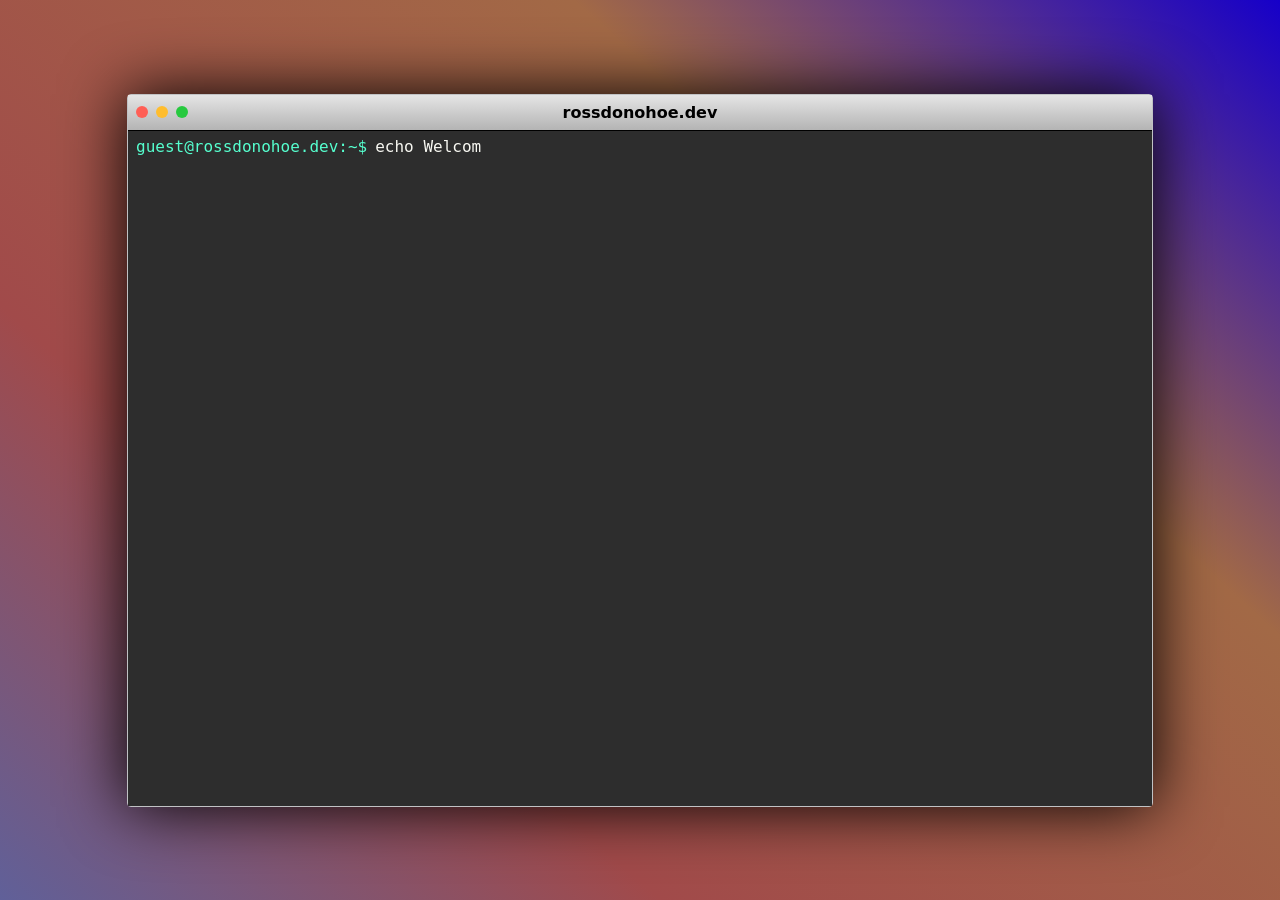
==== index.html @ 3a89f903 "add favicon, manifest" ====
<!DOCTYPE html>
<html lang="en">
  <head>
    <meta charset="UTF-8" />
    <title>Ross Donohoe - Software Engineer</title>

    <link rel="stylesheet" href="styles.css" />
    <link rel="manifest" href="site.webmanifest" />
    <link rel="icon" type="image/x-icon" href="favicon.ico" />
  </head>

  <body>
    <div class="window-frame">
      <header class="window-header">
        <div class="header-controls">
          <button class="header-control close"></button>
          <button class="header-control minimize" disabled=""></button>
          <button class="header-control fullscreen"></button>
        </div>

        <h1 class="header-title">rossdonohoe.dev</h1>

        <div></div>
      </header>

      <main class="terminal">
        <span class="terminal-line">
          <span class="terminal-leader">guest@rossdonohoe.dev:~$</span>

          <span class="terminal-input">
            <span class="caret"></span>
          </span>
        </span>
      </main>
    </div>

    <script src="index.js"></script>
  </body>
</html>
---- styles.css ----
html {
  font-size: 16px;
  font-family: ui-monospace, "Cascadia Code", "Source Code Pro", Menlo, Consolas,
    "DejaVu Sans Mono", monospace;
  font-weight: normal;
  background: rgb(60, 130, 172);
  background: linear-gradient(
    42deg,
    rgb(96, 96, 153) 0%,
    rgba(161, 74, 74, 1) 29%,
    rgba(162, 105, 70, 1) 69%,
    rgba(22, 0, 201, 1) 100%
  );
}

body {
  display: flex;
  justify-content: center;
  align-items: center;

  height: 100dvh;
  margin: 0;
}

.window-frame {
  border-color: #c0c2c4;
  border-width: 1px;
  border-style: solid;
  border-radius: 4px;

  box-shadow: 0 0 64px #000;
}

.window-header {
  border-color: #a3a2a3;
  border-bottom: 1px solid;
  background: rgb(180, 180, 180);
  background: linear-gradient(
    0deg,
    rgba(180, 180, 180, 1) 0%,
    rgba(229, 229, 229, 1) 100%
  );

  display: grid;
  grid-template-columns: 1fr auto 1fr;
  align-items: center;
  padding: 0.5rem;
}

.header-controls {
  display: flex;
  align-items: center;
  gap: 0.5rem;
}

.header-control {
  height: 0.75rem;
  width: 0.75rem;
  border-radius: 0.375rem;
  border: 0;
}

.header-control:nth-child(1) {
  background-color: #ff5f56;
}

.header-control:nth-child(2) {
  background-color: #ffbd2e;
}

.header-control:nth-child(3) {
  background-color: #27c93f;
}

.header-title {
  font-family: system-ui, sans-serif;
  font-weight: 600;
  font-size: 1rem;
  margin: 0;
}

.terminal {
  box-sizing: border-box;
  height: 75dvh;
  width: 80dvw;
  max-width: 1440px;
  padding: 0.5rem;
  background-color: #2d2d2d;
  color: #f8f8f2;
  overflow-y: scroll;
}

.terminal-line {
  display: flex;
  align-items: center;
  margin-bottom: 0.5rem;
  line-height: 1rem;
  white-space: pre;
}

.terminal-leader {
  color: #56ffcf;
  padding-right: 0.5rem;
}

.terminal-input {
  display: flex;
  align-items: center;
  font-size: 1rem;
}

@keyframes blink {
  0% {
    color: #2d2d2d;
    background-color: #f8f8f2;
  }
  50% {
    color: #f8f8f2;
    background-color: #2d2d2d;
  }
}

.caret {
  display: inline-block;
  width: 1ch;
  height: 1rem;
  animation: blink 1s infinite;
  animation-timing-function: steps(1);
}
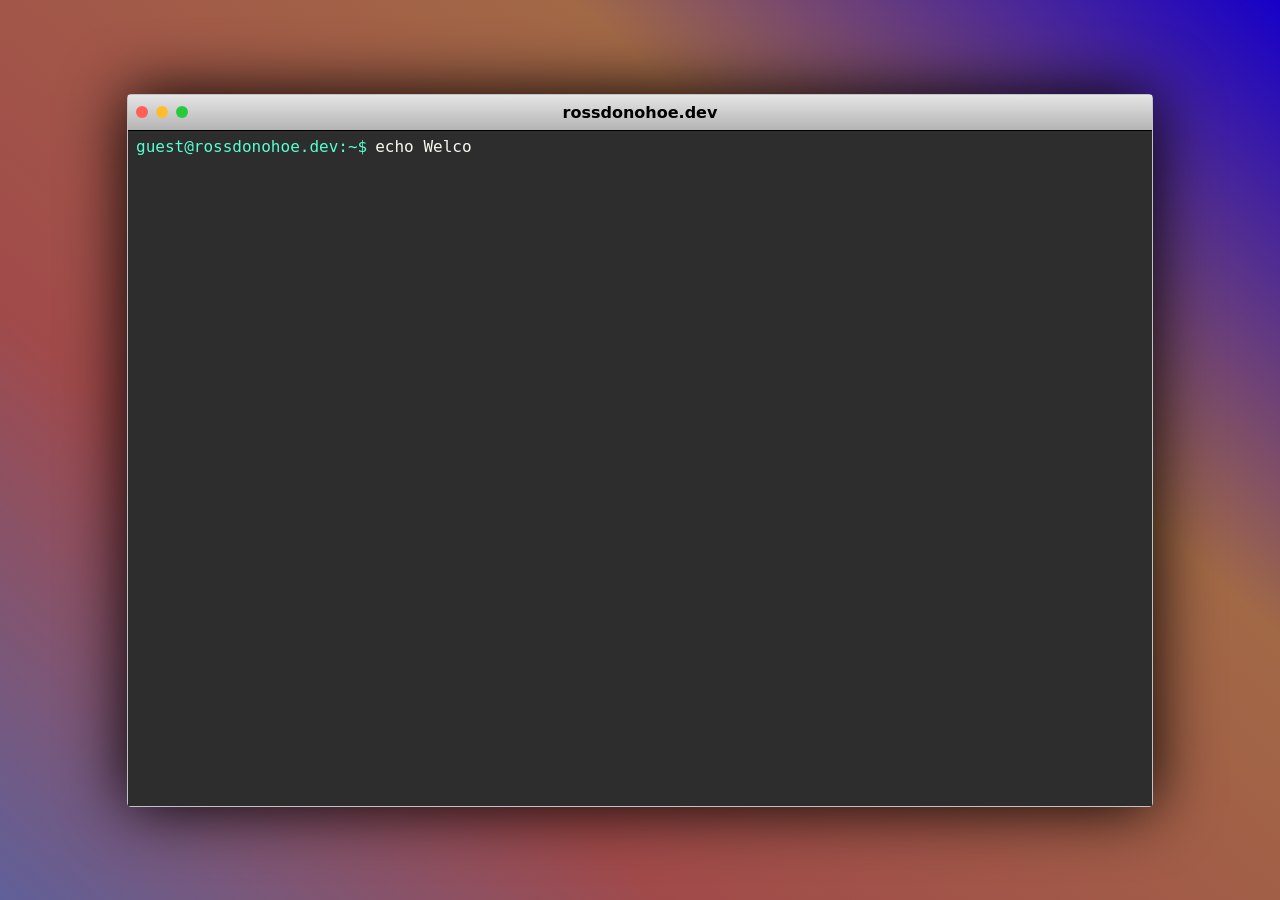
==== commit 6d9f731a: "impl history, more cmd" ====
--- a/index.html
+++ b/index.html
@@ -3,6 +3,7 @@
   <head>
     <meta charset="UTF-8" />
     <title>Ross Donohoe - Software Engineer</title>
+    <meta name="description" content="Ross Donohoe - Software Engineer" />
 
     <link rel="stylesheet" href="styles.css" />
     <link rel="manifest" href="site.webmanifest" />
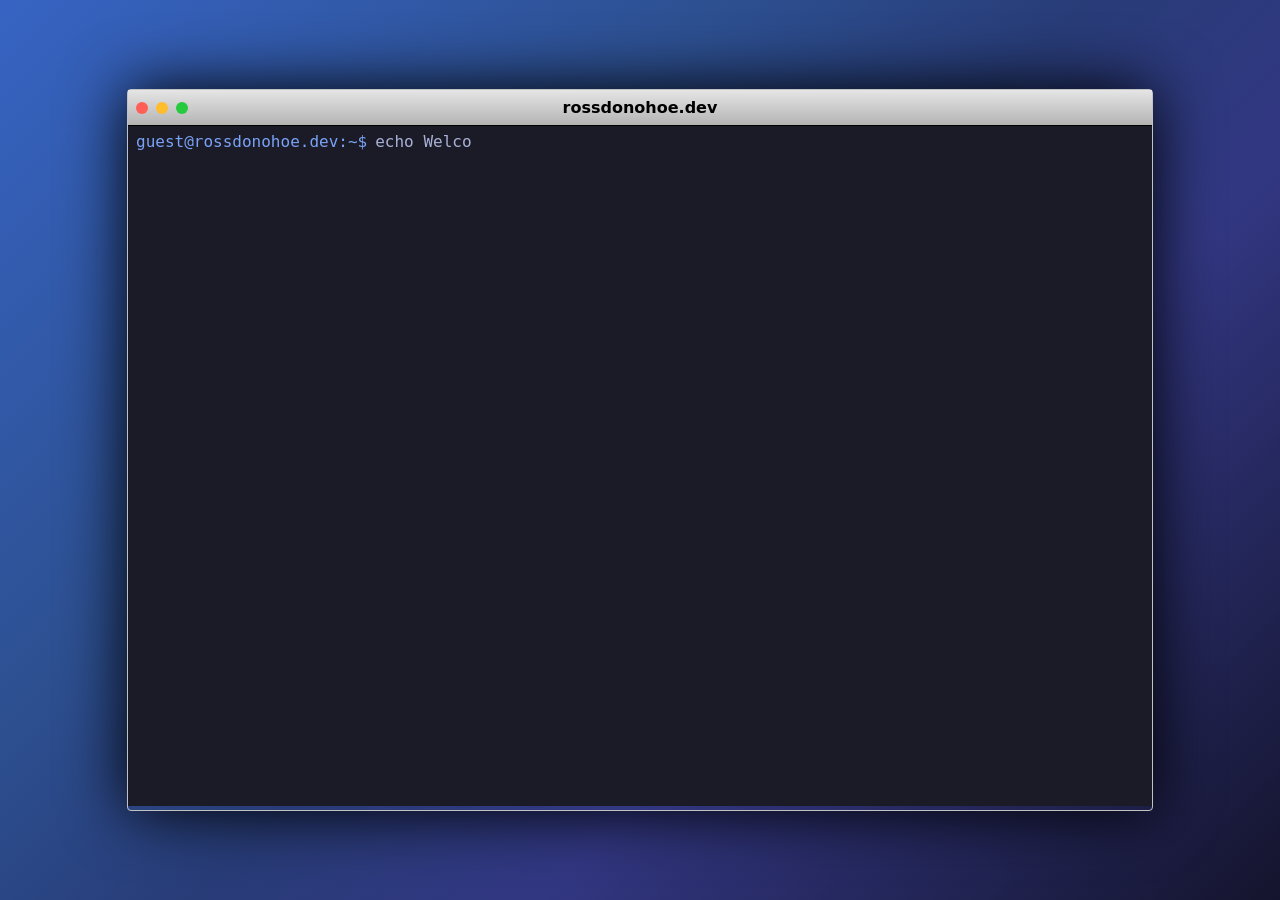
==== commit 886657b5: "feat: add draggable/resizable window with macOS-style controls - Add window drag, resize, minimize, " ====
--- a/index.html
+++ b/index.html
@@ -1,40 +1,62 @@
-<!DOCTYPE html>
-<html lang="en">
-  <head>
-    <meta charset="UTF-8" />
-    <title>Ross Donohoe - Software Engineer</title>
-    <meta name="description" content="Ross Donohoe - Software Engineer" />
-
-    <link rel="stylesheet" href="styles.css" />
-    <link rel="manifest" href="site.webmanifest" />
-    <link rel="icon" type="image/x-icon" href="favicon.ico" />
-  </head>
-
-  <body>
-    <div class="window-frame">
-      <header class="window-header">
-        <div class="header-controls">
-          <button class="header-control close"></button>
-          <button class="header-control minimize" disabled=""></button>
-          <button class="header-control fullscreen"></button>
-        </div>
-
-        <h1 class="header-title">rossdonohoe.dev</h1>
-
-        <div></div>
-      </header>
-
-      <main class="terminal">
-        <span class="terminal-line">
-          <span class="terminal-leader">guest@rossdonohoe.dev:~$</span>
-
-          <span class="terminal-input">
-            <span class="caret"></span>
-          </span>
-        </span>
-      </main>
-    </div>
-
-    <script src="index.js"></script>
-  </body>
-</html>
+<!DOCTYPE html>
+<html lang="en">
+  <head>
+    <meta charset="UTF-8" />
+    <title>Ross Donohoe - Software Engineer</title>
+    <meta name="description" content="Ross Donohoe - Software Engineer" />
+
+    <link rel="stylesheet" href="styles.css" />
+    <link rel="manifest" href="site.webmanifest" />
+    <link rel="icon" type="image/x-icon" href="favicon.ico" />
+  </head>
+
+  <body>
+    <div class="window-frame" id="window">
+      <header class="window-header" id="window-header">
+        <div class="header-controls">
+          <button class="header-control close" id="btn-close">
+            <svg class="control-icon" viewBox="0 0 12 12">
+              <path d="M3 3 L9 9 M9 3 L3 9" stroke="currentColor" stroke-width="1.5" stroke-linecap="round"/>
+            </svg>
+          </button>
+          <button class="header-control minimize" id="btn-minimize">
+            <svg class="control-icon" viewBox="0 0 12 12">
+              <rect x="2.5" y="5.5" width="7" height="1.5" fill="currentColor"/>
+            </svg>
+          </button>
+          <button class="header-control fullscreen" id="btn-maximize">
+            <svg class="control-icon" viewBox="0 0 12 12">
+              <rect x="2.5" y="5.5" width="7" height="1.5" fill="currentColor"/>
+              <rect x="5.5" y="2.5" width="1.5" height="7" fill="currentColor"/>
+            </svg>
+          </button>
+        </div>
+
+        <h1 class="header-title">rossdonohoe.dev</h1>
+
+        <div></div>
+      </header>
+
+      <main class="terminal">
+        <span class="terminal-line">
+          <span class="terminal-leader">guest@rossdonohoe.dev:~$</span>
+
+          <span class="terminal-input">
+            <span class="caret"></span>
+          </span>
+        </span>
+      </main>
+
+      <div class="resize-handle resize-n"></div>
+      <div class="resize-handle resize-e"></div>
+      <div class="resize-handle resize-s"></div>
+      <div class="resize-handle resize-w"></div>
+      <div class="resize-handle resize-ne"></div>
+      <div class="resize-handle resize-nw"></div>
+      <div class="resize-handle resize-se"></div>
+      <div class="resize-handle resize-sw"></div>
+    </div>
+
+    <script src="index.js"></script>
+  </body>
+</html>
--- a/styles.css
+++ b/styles.css
@@ -1,17 +1,17 @@
-html {
-  font-size: 16px;
-  font-family: ui-monospace, "Cascadia Code", "Source Code Pro", Menlo, Consolas,
-    "DejaVu Sans Mono", monospace;
-  font-weight: normal;
-  background: rgb(60, 130, 172);
-  background: linear-gradient(
-    42deg,
-    rgb(96, 96, 153) 0%,
-    rgba(161, 74, 74, 1) 29%,
-    rgba(162, 105, 70, 1) 69%,
-    rgba(22, 0, 201, 1) 100%
-  );
-}
+html {
+  font-size: 16px;
+  font-family: ui-monospace, "Cascadia Code", "Source Code Pro", Menlo, Consolas,
+    "DejaVu Sans Mono", monospace;
+  font-weight: normal;
+  background: linear-gradient(
+    135deg,
+    rgb(55, 100, 195) 0%,
+    rgb(45, 80, 145) 33%,
+    rgb(40, 60, 120) 50%,
+    rgb(50, 55, 130) 66%,
+    rgb(20, 20, 45) 100%
+  );
+}
 
 body {
   display: flex;
@@ -22,55 +22,119 @@
   margin: 0;
 }
 
-.window-frame {
-  border-color: #c0c2c4;
-  border-width: 1px;
-  border-style: solid;
-  border-radius: 4px;
-
-  box-shadow: 0 0 64px #000;
-}
-
-.window-header {
-  border-color: #a3a2a3;
-  border-bottom: 1px solid;
-  background: rgb(180, 180, 180);
-  background: linear-gradient(
-    0deg,
-    rgba(180, 180, 180, 1) 0%,
-    rgba(229, 229, 229, 1) 100%
-  );
-
-  display: grid;
-  grid-template-columns: 1fr auto 1fr;
-  align-items: center;
-  padding: 0.5rem;
-}
-
-.header-controls {
-  display: flex;
-  align-items: center;
-  gap: 0.5rem;
-}
-
-.header-control {
-  height: 0.75rem;
-  width: 0.75rem;
-  border-radius: 0.375rem;
-  border: 0;
-}
-
-.header-control:nth-child(1) {
-  background-color: #ff5f56;
-}
-
-.header-control:nth-child(2) {
-  background-color: #ffbd2e;
-}
-
-.header-control:nth-child(3) {
-  background-color: #27c93f;
-}
+a,
+a:visited {
+  color: #a9b1d6;
+}
+
+a:hover,
+a:visited:hover {
+  color: #7aa2f7;
+}
+
+.window-frame {
+  border-color: #c0c2c4;
+  border-width: 1px;
+  border-style: solid;
+  border-radius: 4px;
+
+  box-shadow: 0 0 64px #000;
+  
+  position: absolute;
+  min-width: 400px;
+  min-height: 300px;
+  width: 80vw;
+  height: 80vh;
+  left: 50%;
+  top: 50%;
+  transform: translate(-50%, -50%);
+  transition: width 0.5s cubic-bezier(0.175, 0.885, 0.32, 1.05), height 0.5s cubic-bezier(0.175, 0.885, 0.32, 1.05), left 0.5s cubic-bezier(0.175, 0.885, 0.32, 1.05), top 0.5s cubic-bezier(0.175, 0.885, 0.32, 1.05), transform 0.5s cubic-bezier(0.175, 0.885, 0.32, 1.05), border-radius 0.5s cubic-bezier(0.175, 0.885, 0.32, 1.05);
+}
+
+.window-frame.maximized {
+  position: fixed;
+  top: 0;
+  left: 0;
+  width: 100vw !important;
+  height: 100dvh !important;
+  max-width: none;
+  border-radius: 0;
+}
+
+.window-frame.minimized {
+  display: none;
+}
+
+.window-header {
+  border-color: #a3a2a3;
+  border-bottom: 1px solid;
+  background: rgb(180, 180, 180);
+  background: linear-gradient(
+    0deg,
+    rgba(180, 180, 180, 1) 0%,
+    rgba(229, 229, 229, 1) 100%
+  );
+
+  display: grid;
+  grid-template-columns: 1fr auto 1fr;
+  align-items: center;
+  padding: 0.5rem;
+  
+  cursor: move;
+  user-select: none;
+}
+
+.header-controls {
+  display: flex;
+  align-items: center;
+  gap: 0.5rem;
+}
+
+.header-control {
+  height: 0.75rem;
+  width: 0.75rem;
+  border-radius: 0.375rem;
+  border: 0;
+  cursor: pointer;
+  padding: 0;
+  display: flex;
+  align-items: center;
+  justify-content: center;
+  overflow: visible;
+  position: relative;
+}
+
+.header-control:hover {
+  opacity: 1;
+}
+
+.header-control .control-icon {
+  opacity: 0;
+  transition: opacity 0.15s ease;
+  color: rgba(0, 0, 0, 0.65);
+  width: 12px;
+  height: 12px;
+  pointer-events: none;
+  display: flex;
+  align-items: center;
+  justify-content: center;
+}
+
+.header-control:hover .control-icon {
+  opacity: 1;
+}
+
+.header-control:nth-child(1) {
+  background-color: #ff5f56;
+}
+
+.header-control:nth-child(2) {
+  background-color: #ffbd2e;
+}
+
+.header-control:nth-child(3) {
+  background-color: #27c93f;
+}
 
 .header-title {
   font-family: system-ui, sans-serif;
@@ -79,27 +143,38 @@
   margin: 0;
 }
 
-.terminal {
-  box-sizing: border-box;
-  height: 75dvh;
-  width: 80dvw;
-  max-width: 1440px;
-  padding: 0.5rem;
-  background-color: #2d2d2d;
-  color: #f8f8f2;
-  overflow-y: scroll;
-}
+.terminal {
+  box-sizing: border-box;
+  height: calc(100% - 40px);
+  width: 100%;
+  padding: 0.5rem;
+  background-color: #1a1b26;
+  color: #a9b1d6;
+  overflow-y: auto;
+}
+
+.window-frame.maximized .terminal {
+  height: calc(100dvh - 40px);
+  max-width: none;
+}
 
 .terminal-line {
   display: flex;
   align-items: center;
   margin-bottom: 0.5rem;
   line-height: 1rem;
-  white-space: pre;
+
+  white-space: -moz-pre-wrap; /* Firefox */
+  white-space: -pre-wrap; /* ancient Opera */
+  white-space: -o-pre-wrap; /* newer Opera */
+  white-space: pre-wrap; /* Chrome; W3C standard */
+
+  word-wrap: break-word;
+  line-break: anywhere;
 }
 
 .terminal-leader {
-  color: #56ffcf;
+  color: #7aa2f7;
   padding-right: 0.5rem;
 }
 
@@ -109,21 +184,90 @@
   font-size: 1rem;
 }
 
-@keyframes blink {
-  0% {
-    color: #2d2d2d;
-    background-color: #f8f8f2;
-  }
-  50% {
-    color: #f8f8f2;
-    background-color: #2d2d2d;
-  }
-}
-
-.caret {
-  display: inline-block;
-  width: 1ch;
-  height: 1rem;
-  animation: blink 1s infinite;
-  animation-timing-function: steps(1);
-}
+@keyframes blink {
+  0% {
+    color: #1a1b26;
+    background-color: #a9b1d6;
+  }
+  50% {
+    color: #a9b1d6;
+    background-color: #1a1b26;
+  }
+}
+
+.caret {
+  display: inline-block;
+  width: 1ch;
+  height: 1rem;
+  animation: blink 1s infinite;
+  animation-timing-function: steps(1);
+}
+
+.resize-handle {
+  position: absolute;
+  z-index: 10;
+}
+
+.resize-n {
+  top: 0;
+  left: 15px;
+  right: 15px;
+  height: 6px;
+  cursor: n-resize;
+}
+
+.resize-s {
+  bottom: 0;
+  left: 15px;
+  right: 15px;
+  height: 6px;
+  cursor: s-resize;
+}
+
+.resize-e {
+  top: 15px;
+  bottom: 15px;
+  right: 0;
+  width: 6px;
+  cursor: e-resize;
+}
+
+.resize-w {
+  top: 15px;
+  bottom: 15px;
+  left: 0;
+  width: 6px;
+  cursor: w-resize;
+}
+
+.resize-ne {
+  top: 0;
+  right: 0;
+  width: 15px;
+  height: 15px;
+  cursor: ne-resize;
+}
+
+.resize-nw {
+  top: 0;
+  left: 0;
+  width: 15px;
+  height: 15px;
+  cursor: nw-resize;
+}
+
+.resize-se {
+  bottom: 0;
+  right: 0;
+  width: 15px;
+  height: 15px;
+  cursor: se-resize;
+}
+
+.resize-sw {
+  bottom: 0;
+  left: 0;
+  width: 15px;
+  height: 15px;
+  cursor: sw-resize;
+}
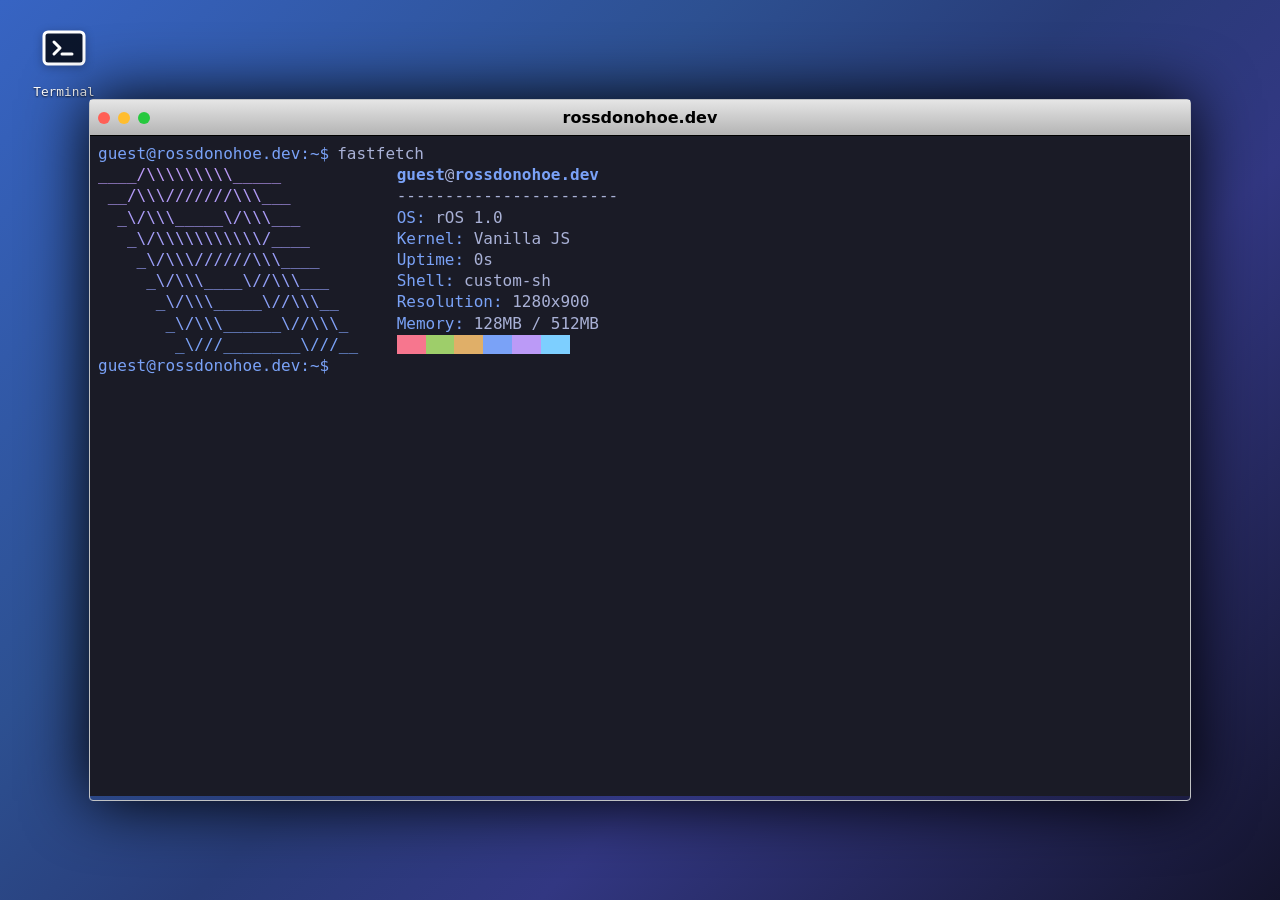
==== commit c06c430c: "feat: add desktop shortcut, fastfetch command, and GitHub project browser - Add terminal shortcut on" ====
--- a/index.html
+++ b/index.html
@@ -11,51 +11,62 @@
   </head>
 
   <body>
-    <div class="window-frame" id="window">
-      <header class="window-header" id="window-header">
-        <div class="header-controls">
-          <button class="header-control close" id="btn-close">
-            <svg class="control-icon" viewBox="0 0 12 12">
-              <path d="M3 3 L9 9 M9 3 L3 9" stroke="currentColor" stroke-width="1.5" stroke-linecap="round"/>
+    <main class="desktop">
+      <div class="desktop-shortcuts">
+        <div class="shortcut" id="terminal-shortcut">
+          <div class="shortcut-icon">
+            <svg viewBox="0 0 24 24" width="48" height="48">
+              <rect x="2" y="4" width="20" height="16" rx="2" fill="rgba(0,0,0,0.7)" stroke="white" stroke-width="1.5"/>
+              <path d="M7 9l3 3-3 3" fill="none" stroke="white" stroke-width="1.5" stroke-linecap="round" stroke-linejoin="round"/>
+              <line x1="11" y1="15" x2="16" y2="15" stroke="white" stroke-width="1.5" stroke-linecap="round"/>
             </svg>
-          </button>
-          <button class="header-control minimize" id="btn-minimize">
-            <svg class="control-icon" viewBox="0 0 12 12">
-              <rect x="2.5" y="5.5" width="7" height="1.5" fill="currentColor"/>
-            </svg>
-          </button>
-          <button class="header-control fullscreen" id="btn-maximize">
-            <svg class="control-icon" viewBox="0 0 12 12">
-              <rect x="2.5" y="5.5" width="7" height="1.5" fill="currentColor"/>
-              <rect x="5.5" y="2.5" width="1.5" height="7" fill="currentColor"/>
-            </svg>
-          </button>
+          </div>
+          <span class="shortcut-label">Terminal</span>
         </div>
+      </div>
 
-        <h1 class="header-title">rossdonohoe.dev</h1>
+      <div class="window-frame" id="window">
+        <header class="window-header" id="window-header">
+          <div class="header-controls">
+            <button class="header-control close" id="btn-close">
+              <svg class="control-icon" viewBox="0 0 12 12">
+                <path d="M3 3 L9 9 M9 3 L3 9" stroke="currentColor" stroke-width="1.5" stroke-linecap="round"/>
+              </svg>
+            </button>
+            <button class="header-control minimize" id="btn-minimize">
+              <svg class="control-icon" viewBox="0 0 12 12">
+                <rect x="2.5" y="5.5" width="7" height="1.5" fill="currentColor"/>
+              </svg>
+            </button>
+            <button class="header-control fullscreen" id="btn-maximize">
+              <svg class="control-icon" viewBox="0 0 12 12">
+                <rect x="2.5" y="5.5" width="7" height="1.5" fill="currentColor"/>
+                <rect x="5.5" y="2.5" width="1.5" height="7" fill="currentColor"/>
+              </svg>
+            </button>
+          </div>
 
-        <div></div>
-      </header>
+          <h1 class="header-title">rossdonohoe.dev</h1>
 
-      <main class="terminal">
-        <span class="terminal-line">
-          <span class="terminal-leader">guest@rossdonohoe.dev:~$</span>
+          <div></div>
+        </header>
 
-          <span class="terminal-input">
-            <span class="caret"></span>
-          </span>
-        </span>
-      </main>
+        <main class="terminal">
+          <div class="terminal-line terminal-prompt">
+            <span class="terminal-leader">guest@rossdonohoe.dev:~$</span><span class="terminal-input"><span class="caret"></span></span>
+          </div>
+        </main>
 
-      <div class="resize-handle resize-n"></div>
-      <div class="resize-handle resize-e"></div>
-      <div class="resize-handle resize-s"></div>
-      <div class="resize-handle resize-w"></div>
-      <div class="resize-handle resize-ne"></div>
-      <div class="resize-handle resize-nw"></div>
-      <div class="resize-handle resize-se"></div>
-      <div class="resize-handle resize-sw"></div>
-    </div>
+        <div class="resize-handle resize-n"></div>
+        <div class="resize-handle resize-e"></div>
+        <div class="resize-handle resize-s"></div>
+        <div class="resize-handle resize-w"></div>
+        <div class="resize-handle resize-ne"></div>
+        <div class="resize-handle resize-nw"></div>
+        <div class="resize-handle resize-se"></div>
+        <div class="resize-handle resize-sw"></div>
+      </div>
+    </main>
 
     <script src="index.js"></script>
   </body>
--- a/styles.css
+++ b/styles.css
@@ -3,6 +3,18 @@
   font-family: ui-monospace, "Cascadia Code", "Source Code Pro", Menlo, Consolas,
     "DejaVu Sans Mono", monospace;
   font-weight: normal;
+  overflow: hidden;
+}
+
+body {
+  height: 100dvh;
+  margin: 0;
+}
+
+.desktop {
+  width: 100vw;
+  height: 100dvh;
+  position: relative;
   background: linear-gradient(
     135deg,
     rgb(55, 100, 195) 0%,
@@ -11,17 +23,51 @@
     rgb(50, 55, 130) 66%,
     rgb(20, 20, 45) 100%
   );
-}
-
-body {
-  display: flex;
-  justify-content: center;
-  align-items: center;
-
-  height: 100dvh;
-  margin: 0;
-}
-
+  overflow: hidden;
+}
+
+.desktop-shortcuts {
+  padding: 1rem;
+  display: flex;
+  flex-direction: column;
+  gap: 1.5rem;
+  width: fit-content;
+}
+
+.shortcut {
+  display: flex;
+  flex-direction: column;
+  align-items: center;
+  width: 80px;
+  padding: 0.5rem;
+  border-radius: 4px;
+  cursor: pointer;
+  user-select: none;
+  transition: background-color 0.2s;
+}
+
+.shortcut:hover {
+  background-color: rgba(255, 255, 255, 0.1);
+}
+
+.shortcut.selected {
+  background-color: rgba(255, 255, 255, 0.2);
+  outline: 1px dotted rgba(255, 255, 255, 0.5);
+}
+
+.shortcut-icon {
+  margin-bottom: 0.5rem;
+  filter: drop-shadow(0 2px 4px rgba(0, 0, 0, 0.3));
+}
+
+.shortcut-label {
+  color: white;
+  font-size: 0.8rem;
+  text-shadow: 0 1px 2px rgba(0, 0, 0, 0.8);
+  text-align: center;
+  word-break: break-word;
+}
+
 a,
 a:visited {
   color: #a9b1d6;
@@ -43,8 +89,8 @@
   position: absolute;
   min-width: 400px;
   min-height: 300px;
-  width: 80vw;
-  height: 80vh;
+  width: 1100px;
+  height: 700px;
   left: 50%;
   top: 50%;
   transform: translate(-50%, -50%);
@@ -62,6 +108,10 @@
 }
 
 .window-frame.minimized {
+  display: none;
+}
+
+.window-frame.closed {
   display: none;
 }
 
@@ -158,31 +208,48 @@
   max-width: none;
 }
 
-.terminal-line {
-  display: flex;
-  align-items: center;
-  margin-bottom: 0.5rem;
-  line-height: 1rem;
-
-  white-space: -moz-pre-wrap; /* Firefox */
-  white-space: -pre-wrap; /* ancient Opera */
-  white-space: -o-pre-wrap; /* newer Opera */
-  white-space: pre-wrap; /* Chrome; W3C standard */
-
-  word-wrap: break-word;
-  line-break: anywhere;
-}
-
-.terminal-leader {
-  color: #7aa2f7;
-  padding-right: 0.5rem;
-}
-
-.terminal-input {
-  display: flex;
-  align-items: center;
-  font-size: 1rem;
-}
+.terminal-line {
+  display: block;
+  margin-bottom: 0.125rem;
+  line-height: 1.2rem;
+  white-space: pre-wrap;
+  word-wrap: break-word;
+  line-break: anywhere;
+  min-height: 1.2rem;
+}
+
+.terminal-prompt {
+  display: flex;
+  align-items: flex-start;
+}
+
+.terminal-leader {
+  color: #7aa2f7;
+  padding-right: 0.5rem;
+  flex-shrink: 0;
+  white-space: nowrap;
+}
+
+.terminal-input {
+  display: block;
+  font-size: 1rem;
+  flex-grow: 1;
+  word-break: break-all;
+}
+
+.terminal-input span {
+  display: inline;
+}
+
+.terminal-input .caret {
+  display: inline-block;
+  width: 1ch;
+  height: 1.2rem;
+  vertical-align: text-bottom;
+  animation: blink 1s infinite;
+  animation-timing-function: steps(1);
+}
+
 
 @keyframes blink {
   0% {
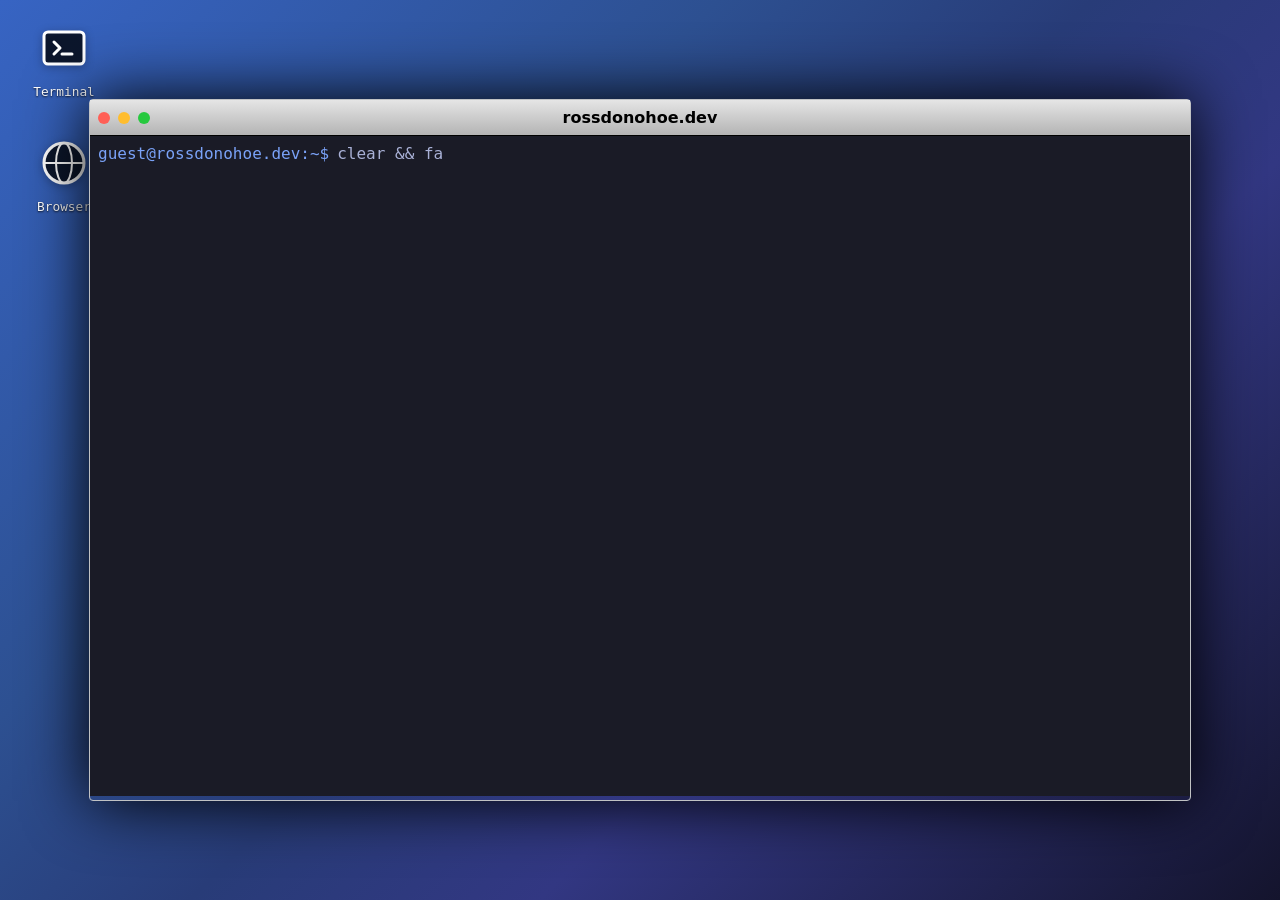
==== commit 51e1807f: "feat: add in-browser web app with desktop shortcut and recursion easter egg - Add browser window wit" ====
--- a/index.html
+++ b/index.html
@@ -22,6 +22,16 @@
             </svg>
           </div>
           <span class="shortcut-label">Terminal</span>
+        </div>
+        <div class="shortcut" id="browser-shortcut">
+          <div class="shortcut-icon">
+            <svg viewBox="0 0 24 24" width="48" height="48">
+              <circle cx="12" cy="12" r="10" fill="rgba(0,0,0,0.7)" stroke="white" stroke-width="1.5"/>
+              <ellipse cx="12" cy="12" rx="4" ry="10" fill="none" stroke="white" stroke-width="1"/>
+              <line x1="2" y1="12" x2="22" y2="12" stroke="white" stroke-width="1"/>
+            </svg>
+          </div>
+          <span class="shortcut-label">Browser</span>
         </div>
       </div>
 
@@ -66,6 +76,48 @@
         <div class="resize-handle resize-se"></div>
         <div class="resize-handle resize-sw"></div>
       </div>
+
+      <div class="window-frame browser-window" id="browser-window">
+        <header class="window-header" id="browser-header">
+          <div class="header-controls">
+            <button class="header-control close" id="browser-btn-close">
+              <svg class="control-icon" viewBox="0 0 12 12">
+                <path d="M3 3 L9 9 M9 3 L3 9" stroke="currentColor" stroke-width="1.5" stroke-linecap="round"/>
+              </svg>
+            </button>
+            <button class="header-control minimize" id="browser-btn-minimize">
+              <svg class="control-icon" viewBox="0 0 12 12">
+                <rect x="2.5" y="5.5" width="7" height="1.5" fill="currentColor"/>
+              </svg>
+            </button>
+            <button class="header-control fullscreen" id="browser-btn-maximize">
+              <svg class="control-icon" viewBox="0 0 12 12">
+                <rect x="2.5" y="5.5" width="7" height="1.5" fill="currentColor"/>
+                <rect x="5.5" y="2.5" width="1.5" height="7" fill="currentColor"/>
+              </svg>
+            </button>
+          </div>
+
+          <div class="browser-address-bar">
+            <input type="text" class="address-input" id="browser-address" placeholder="Enter URL..." value="google.com/maps/embed" />
+          </div>
+
+          <div></div>
+        </header>
+
+        <div class="browser-content">
+          <iframe id="browser-frame" src="https://www.google.com/maps/embed" sandbox="allow-scripts allow-same-origin allow-forms allow-popups"></iframe>
+        </div>
+
+        <div class="resize-handle resize-n"></div>
+        <div class="resize-handle resize-e"></div>
+        <div class="resize-handle resize-s"></div>
+        <div class="resize-handle resize-w"></div>
+        <div class="resize-handle resize-ne"></div>
+        <div class="resize-handle resize-nw"></div>
+        <div class="resize-handle resize-se"></div>
+        <div class="resize-handle resize-sw"></div>
+      </div>
     </main>
 
     <script src="index.js"></script>
--- a/styles.css
+++ b/styles.css
@@ -3,6 +3,7 @@
   font-family: ui-monospace, "Cascadia Code", "Source Code Pro", Menlo, Consolas,
     "DejaVu Sans Mono", monospace;
   font-weight: normal;
+  font-variant-ligatures: none;
   overflow: hidden;
 }
 
@@ -234,7 +235,10 @@
   display: block;
   font-size: 1rem;
   flex-grow: 1;
+  flex-shrink: 1;
+  min-width: 0;
   word-break: break-all;
+  overflow: visible;
 }
 
 .terminal-input span {
@@ -243,11 +247,13 @@
 
 .terminal-input .caret {
   display: inline-block;
-  width: 1ch;
+  width: 0.6em;
+  min-width: 8px;
   height: 1.2rem;
-  vertical-align: text-bottom;
+  vertical-align: bottom;
   animation: blink 1s infinite;
   animation-timing-function: steps(1);
+  margin-left: -1px;
 }
 
 
@@ -264,10 +270,12 @@
 
 .caret {
   display: inline-block;
-  width: 1ch;
+  width: 0.6em;
+  min-width: 8px;
   height: 1rem;
   animation: blink 1s infinite;
   animation-timing-function: steps(1);
+  margin-left: -1px;
 }
 
 .resize-handle {
@@ -338,3 +346,81 @@
   height: 15px;
   cursor: sw-resize;
 }
+
+/* Browser Window Styles */
+.browser-window {
+  width: 800px;
+  height: 600px;
+  left: 100px;
+  top: 50px;
+  transform: none;
+  display: none;
+  z-index: 100;
+  flex-direction: column;
+}
+
+.browser-window.active {
+  display: flex;
+}
+
+.browser-window.minimized {
+  display: none;
+}
+
+.browser-window.maximized {
+  width: 100vw !important;
+  height: 100dvh !important;
+  left: 0 !important;
+  top: 0 !important;
+  transform: none !important;
+}
+
+.browser-window.maximized .browser-content {
+  flex: 1;
+}
+
+.browser-address-bar {
+  flex-grow: 1;
+  display: flex;
+  justify-content: center;
+  max-width: 500px;
+  margin: 0 1rem;
+}
+
+.address-input {
+  width: 100%;
+  padding: 0.25rem 0.75rem;
+  border: 1px solid rgba(255, 255, 255, 0.2);
+  border-radius: 4px;
+  background-color: rgba(0, 0, 0, 0.3);
+  color: #a9b1d6;
+  font-size: 0.875rem;
+  outline: none;
+  transition: border-color 0.2s, background-color 0.2s;
+}
+
+.address-input:focus {
+  border-color: rgba(255, 255, 255, 0.4);
+  background-color: rgba(0, 0, 0, 0.5);
+}
+
+.address-input::placeholder {
+  color: rgba(169, 177, 214, 0.5);
+}
+
+.browser-content {
+  flex: 1;
+  width: 100%;
+  background-color: #1a1b26;
+  overflow: hidden;
+  position: relative;
+  display: flex;
+}
+
+.browser-content iframe {
+  flex: 1;
+  width: 100%;
+  border: none;
+  background-color: white;
+  display: block;
+}
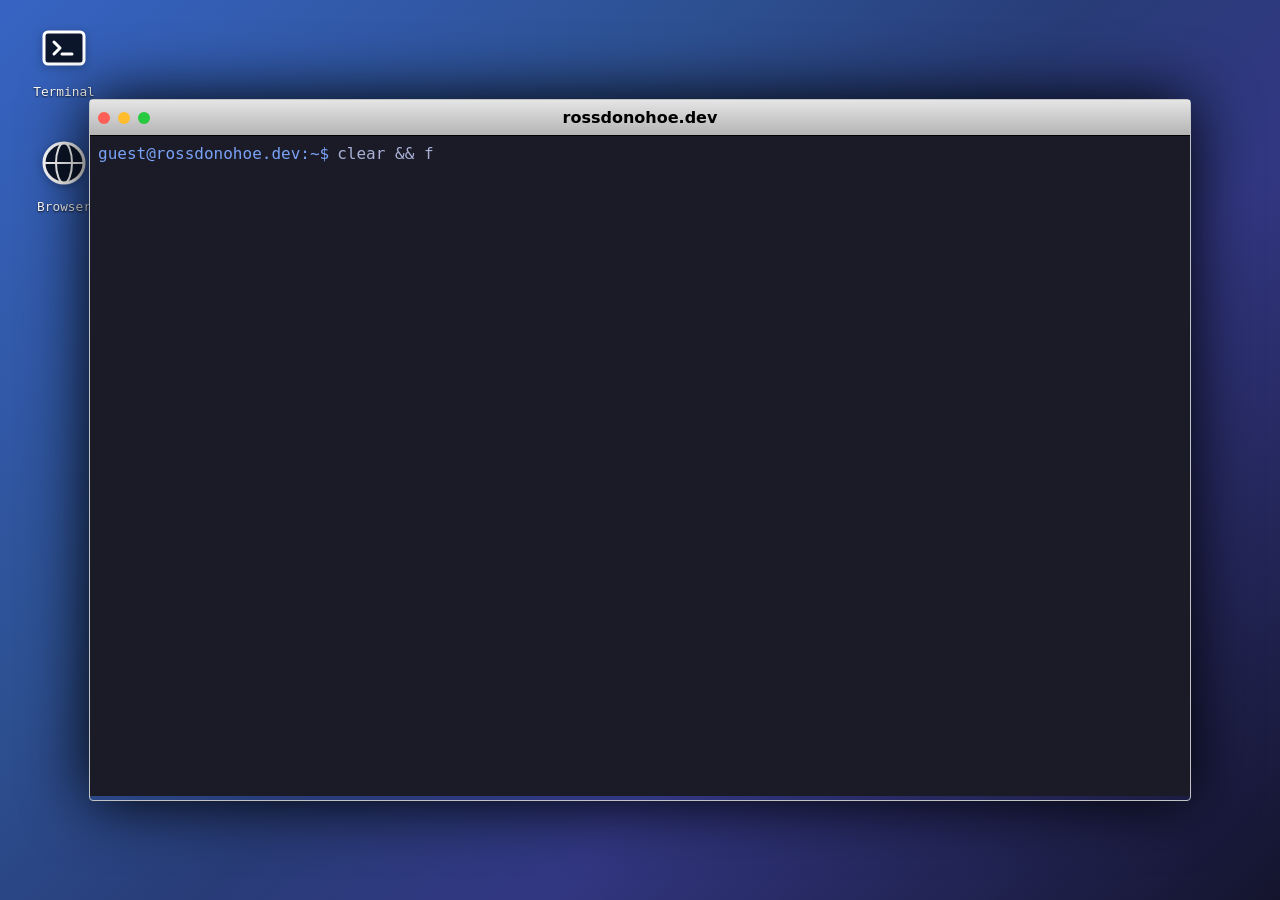
==== commit 8e768607: "feat: add viewport size error overlay with warning icon - Show error message when viewport is smalle" ====
--- a/index.html
+++ b/index.html
@@ -120,6 +120,20 @@
       </div>
     </main>
 
+    <div class="viewport-error" id="viewport-error">
+      <div class="viewport-error-content">
+        <svg viewBox="0 0 24 24" width="48" height="48" fill="none" stroke="currentColor" stroke-width="2" stroke-linecap="round">
+          <circle cx="12" cy="12" r="10"/>
+          <line x1="12" y1="7" x2="12" y2="13"/>
+          <circle cx="12" cy="17" r="1" fill="currentColor" stroke="none"/>
+        </svg>
+        <h2>Viewport Too Small</h2>
+        <p>Your screen is too small to display this terminal properly.</p>
+        <p class="viewport-error-details">Minimum required: 1100×700 pixels</p>
+        <p class="viewport-error-current">Current: <span id="viewport-size">...</span></p>
+      </div>
+    </div>
+
     <script src="index.js"></script>
   </body>
 </html>
--- a/styles.css
+++ b/styles.css
@@ -278,6 +278,10 @@
   margin-left: -1px;
 }
 
+.caret.hidden {
+  display: none;
+}
+
 .resize-handle {
   position: absolute;
   z-index: 10;
@@ -424,3 +428,55 @@
   background-color: white;
   display: block;
 }
+
+/* Viewport Size Error Overlay */
+.viewport-error {
+  position: fixed;
+  top: 0;
+  left: 0;
+  width: 100vw;
+  height: 100vh;
+  background-color: rgba(26, 27, 38, 0.95);
+  display: none;
+  justify-content: center;
+  align-items: center;
+  z-index: 9999;
+}
+
+.viewport-error.visible {
+  display: flex;
+}
+
+.viewport-error-content {
+  text-align: center;
+  color: #a9b1d6;
+  padding: 2rem;
+  max-width: 400px;
+}
+
+.viewport-error-content svg {
+  margin-bottom: 1rem;
+  color: #f7768e;
+}
+
+.viewport-error-content h2 {
+  margin: 0 0 1rem 0;
+  font-size: 1.5rem;
+  color: #f7768e;
+}
+
+.viewport-error-content p {
+  margin: 0.5rem 0;
+  line-height: 1.5;
+}
+
+.viewport-error-details {
+  color: #7aa2f7;
+  font-weight: bold;
+}
+
+.viewport-error-current {
+  color: #9ece6a;
+  font-size: 0.9rem;
+  margin-top: 1rem;
+}
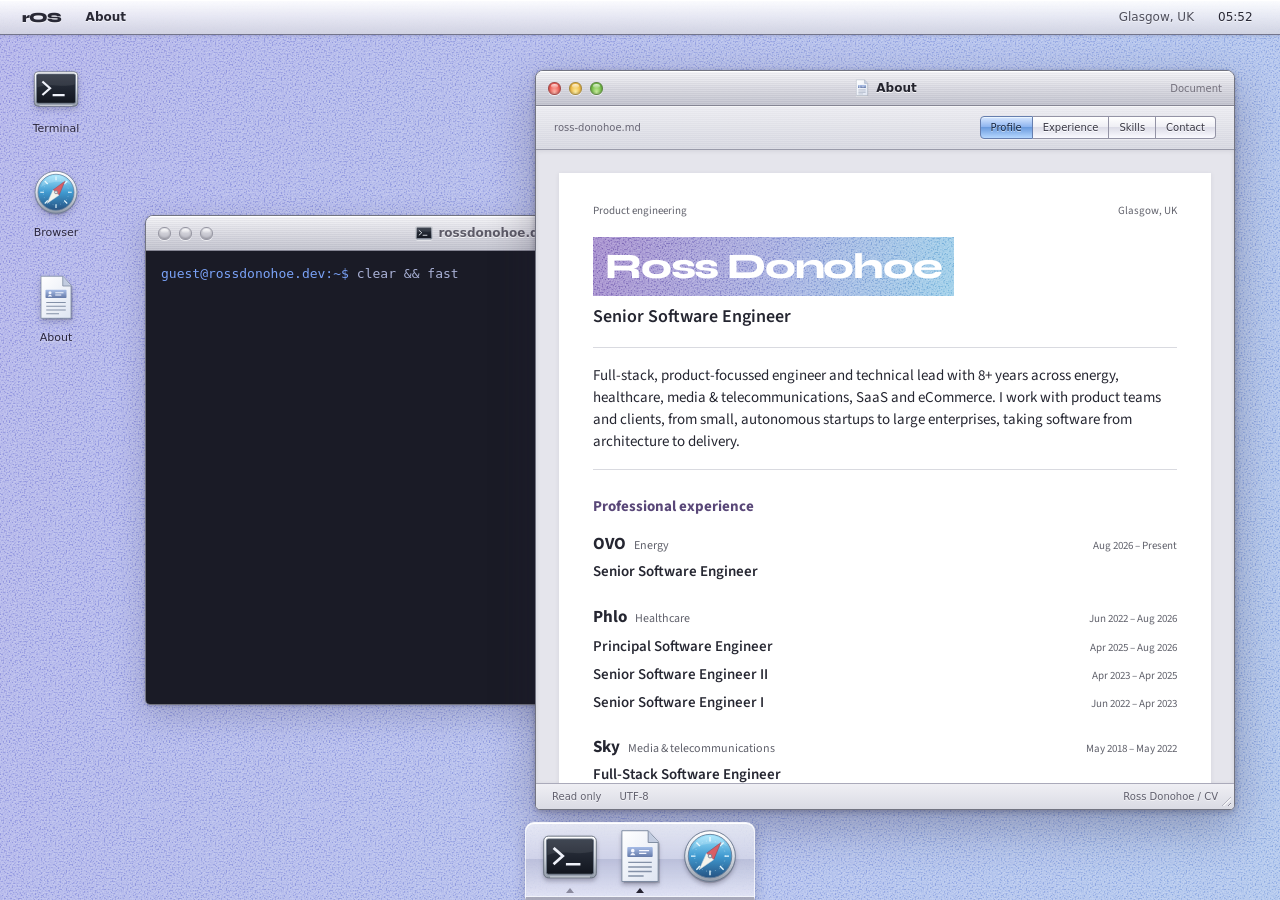
==== commit b87ec3b9: "Rework portfolio as vintage desktop and harden terminal rendering" ====
--- a/index.html
+++ b/index.html
@@ -1,9 +1,12 @@
 <!DOCTYPE html>
-<html lang="en">
+<html lang="en-GB">
   <head>
     <meta charset="UTF-8" />
-    <title>Ross Donohoe - Software Engineer</title>
-    <meta name="description" content="Ross Donohoe - Software Engineer" />
+    <meta http-equiv="Content-Security-Policy" content="script-src 'self'; object-src 'none'; base-uri 'none'" />
+    <meta name="referrer" content="no-referrer" />
+    <title>Ross Donohoe — Software Engineer</title>
+    <meta name="viewport" content="width=device-width, initial-scale=1" />
+    <meta name="description" content="Ross Donohoe — Senior Software Engineer in Glasgow. Explore my experience, skills and interests on an interactive desktop." />
 
     <link rel="stylesheet" href="styles.css" />
     <link rel="manifest" href="site.webmanifest" />
@@ -11,44 +14,78 @@
   </head>
 
   <body>
+    <svg class="app-icon-library" xmlns="http://www.w3.org/2000/svg" aria-hidden="true" focusable="false">
+      <defs>
+        <linearGradient id="icon-metal" x2="0" y2="1"><stop stop-color="#fff"/><stop offset=".48" stop-color="#dce0e7"/><stop offset="1" stop-color="#929ba9"/></linearGradient>
+        <linearGradient id="icon-screen" x2="0" y2="1"><stop stop-color="#303744"/><stop offset="1" stop-color="#11151e"/></linearGradient>
+        <linearGradient id="icon-paper" x2=".8" y2="1"><stop stop-color="#fff"/><stop offset="1" stop-color="#e1e7f3"/></linearGradient>
+        <linearGradient id="icon-ocean" x2="0" y2="1"><stop stop-color="#a3e7ff"/><stop offset=".5" stop-color="#409ad0"/><stop offset="1" stop-color="#255383"/></linearGradient>
+        <linearGradient id="icon-blue" x2="0" y2="1"><stop stop-color="#a6bce7"/><stop offset="1" stop-color="#657aa9"/></linearGradient>
+      </defs>
+      <symbol id="app-terminal" viewBox="0 0 64 64">
+        <rect x="3" y="9" width="58" height="46" rx="5" fill="url(#icon-metal)" stroke="#626a78"/>
+        <rect x="6" y="12" width="52" height="39" rx="2" fill="url(#icon-screen)" stroke="#727c8c"/>
+        <path d="M7 13h50v13C38 31 22 23 7 30z" fill="#fff" opacity=".08"/>
+        <path d="m15 23 9 8-9 8m14 1h13" fill="none" stroke="#eff2fa" stroke-width="3" stroke-linecap="square" stroke-linejoin="miter"/>
+        <path d="M10 54h44" stroke="#f9fbff" stroke-opacity=".7"/>
+      </symbol>
+      <symbol id="app-document" viewBox="0 0 64 64">
+        <path d="M13 3h29l11 12v44H13z" fill="#000" opacity=".15" transform="translate(1 2)"/>
+        <path d="M12 3h29l11 12v44H12z" fill="url(#icon-paper)" stroke="#78869c"/>
+        <path d="M41 3v13h11" fill="#c2cce0" stroke="#78869c"/>
+        <rect x="18" y="21" width="28" height="11" rx="1" fill="url(#icon-blue)"/>
+        <circle cx="24" cy="25" r="2" fill="#f4f6ff"/><path d="M21 30q3-5 6 0" fill="#f4f6ff"/>
+        <path d="M31 25h11m-11 3h8" stroke="#f5f7ff" stroke-width="1.3"/>
+        <path d="M19 38h26m-26 5h26m-26 5h26m-26 5h17" stroke="#8390a7" stroke-width="1.5"/>
+      </symbol>
+      <symbol id="app-browser" viewBox="0 0 64 64">
+        <circle cx="32" cy="33" r="28" fill="#000" opacity=".15"/>
+        <circle cx="32" cy="31" r="28" fill="url(#icon-metal)" stroke="#68778d"/>
+        <circle cx="32" cy="31" r="24" fill="url(#icon-ocean)" stroke="#657e9b"/>
+        <path d="M32 10v5m0 32v5M11 31h5m32 0h5M17 16l4 4m22 22 4 4m0-30-4 4M21 42l-4 4" stroke="#e8f9ff" stroke-width="1.5"/>
+        <circle cx="32" cy="31" r="17" fill="none" stroke="#e8f9ff" stroke-opacity=".45" stroke-dasharray="1 4"/>
+        <path d="m44 16-8 19-8-7z" fill="#d85e65" stroke="#943d4c" stroke-width=".6"/>
+        <path d="m20 46 8-18 8 7z" fill="#f5f4ec" stroke="#c6d4e1" stroke-width=".6"/>
+        <circle cx="32" cy="31" r="2" fill="#e9e8e5" stroke="#727e90"/>
+        <path d="M12 24a21 21 0 0 1 39-4c-12-5-26-4-39 4" fill="#fff" opacity=".18"/>
+      </symbol>
+    </svg>
     <main class="desktop">
+      <header class="desktop-menubar">
+        <span class="os-name">rOS</span><span id="active-app-name">About</span>
+        <span class="menubar-location">Glasgow, UK</span>
+        <time id="desktop-clock" aria-label="Current time"></time>
+      </header>
       <div class="desktop-shortcuts">
-        <div class="shortcut" id="terminal-shortcut">
-          <div class="shortcut-icon">
-            <svg viewBox="0 0 24 24" width="48" height="48">
-              <rect x="2" y="4" width="20" height="16" rx="2" fill="rgba(0,0,0,0.7)" stroke="white" stroke-width="1.5"/>
-              <path d="M7 9l3 3-3 3" fill="none" stroke="white" stroke-width="1.5" stroke-linecap="round" stroke-linejoin="round"/>
-              <line x1="11" y1="15" x2="16" y2="15" stroke="white" stroke-width="1.5" stroke-linecap="round"/>
-            </svg>
-          </div>
+        <button type="button" class="shortcut" id="terminal-shortcut" aria-label="Open Terminal">
+          <svg class="desktop-app-icon" viewBox="0 0 64 64" aria-hidden="true"><use href="#app-terminal" /></svg>
           <span class="shortcut-label">Terminal</span>
-        </div>
-        <div class="shortcut" id="browser-shortcut">
-          <div class="shortcut-icon">
-            <svg viewBox="0 0 24 24" width="48" height="48">
-              <circle cx="12" cy="12" r="10" fill="rgba(0,0,0,0.7)" stroke="white" stroke-width="1.5"/>
-              <ellipse cx="12" cy="12" rx="4" ry="10" fill="none" stroke="white" stroke-width="1"/>
-              <line x1="2" y1="12" x2="22" y2="12" stroke="white" stroke-width="1"/>
-            </svg>
-          </div>
+        </button>
+        <button type="button" class="shortcut" id="browser-shortcut" aria-label="Open Browser">
+          <svg class="desktop-app-icon" viewBox="0 0 64 64" aria-hidden="true"><use href="#app-browser" /></svg>
           <span class="shortcut-label">Browser</span>
-        </div>
+        </button>
+
+        <button type="button" class="shortcut" data-open="document-window" aria-label="Open About">
+          <svg class="desktop-app-icon" viewBox="0 0 64 64" aria-hidden="true"><use href="#app-document" /></svg>
+          <span class="shortcut-label">About</span>
+        </button>
       </div>
 
-      <div class="window-frame" id="window">
+      <div class="window-frame" id="window" role="region" aria-label="Terminal">
         <header class="window-header" id="window-header">
           <div class="header-controls">
-            <button class="header-control close" id="btn-close">
+            <button class="header-control close" id="btn-close" aria-label="Close Terminal" title="Close">
               <svg class="control-icon" viewBox="0 0 12 12">
                 <path d="M3 3 L9 9 M9 3 L3 9" stroke="currentColor" stroke-width="1.5" stroke-linecap="round"/>
               </svg>
             </button>
-            <button class="header-control minimize" id="btn-minimize">
-              <svg class="control-icon" viewBox="0 0 12 12">
-                <rect x="2.5" y="5.5" width="7" height="1.5" fill="currentColor"/>
-              </svg>
-            </button>
-            <button class="header-control fullscreen" id="btn-maximize">
+            <button class="header-control minimize" id="btn-minimize" aria-label="Minimize Terminal" title="Minimize">
+              <svg class="control-icon" viewBox="0 0 12 12">
+                <rect x="2.5" y="5.5" width="7" height="1.5" fill="currentColor"/>
+              </svg>
+            </button>
+            <button class="header-control fullscreen" id="btn-maximize" aria-label="Maximize Terminal" title="Maximize">
               <svg class="control-icon" viewBox="0 0 12 12">
                 <rect x="2.5" y="5.5" width="7" height="1.5" fill="currentColor"/>
                 <rect x="5.5" y="2.5" width="1.5" height="7" fill="currentColor"/>
@@ -56,16 +93,17 @@
             </button>
           </div>
 
-          <h1 class="header-title">rossdonohoe.dev</h1>
+          <h1 class="header-title"><svg viewBox="0 0 64 64" aria-hidden="true"><use href="#app-terminal" /></svg>rossdonohoe.dev</h1>
 
           <div></div>
         </header>
 
-        <main class="terminal">
+        <section class="terminal" aria-label="Terminal output" tabindex="0">
           <div class="terminal-line terminal-prompt">
             <span class="terminal-leader">guest@rossdonohoe.dev:~$</span><span class="terminal-input"><span class="caret"></span></span>
           </div>
-        </main>
+        </section>
+        <form id="mobile-command-form"><label for="mobile-command">$</label><input id="mobile-command" aria-label="Terminal command" placeholder="Type a command…" autocomplete="off" autocapitalize="off" spellcheck="false" /></form>
 
         <div class="resize-handle resize-n"></div>
         <div class="resize-handle resize-e"></div>
@@ -80,17 +118,17 @@
       <div class="window-frame browser-window" id="browser-window">
         <header class="window-header" id="browser-header">
           <div class="header-controls">
-            <button class="header-control close" id="browser-btn-close">
+            <button class="header-control close" id="browser-btn-close" aria-label="Close Browser" title="Close">
               <svg class="control-icon" viewBox="0 0 12 12">
                 <path d="M3 3 L9 9 M9 3 L3 9" stroke="currentColor" stroke-width="1.5" stroke-linecap="round"/>
               </svg>
             </button>
-            <button class="header-control minimize" id="browser-btn-minimize">
-              <svg class="control-icon" viewBox="0 0 12 12">
-                <rect x="2.5" y="5.5" width="7" height="1.5" fill="currentColor"/>
-              </svg>
-            </button>
-            <button class="header-control fullscreen" id="browser-btn-maximize">
+            <button class="header-control minimize" id="browser-btn-minimize" aria-label="Minimize Browser" title="Minimize">
+              <svg class="control-icon" viewBox="0 0 12 12">
+                <rect x="2.5" y="5.5" width="7" height="1.5" fill="currentColor"/>
+              </svg>
+            </button>
+            <button class="header-control fullscreen" id="browser-btn-maximize" aria-label="Maximize Browser" title="Maximize">
               <svg class="control-icon" viewBox="0 0 12 12">
                 <rect x="2.5" y="5.5" width="7" height="1.5" fill="currentColor"/>
                 <rect x="5.5" y="2.5" width="1.5" height="7" fill="currentColor"/>
@@ -99,14 +137,14 @@
           </div>
 
           <div class="browser-address-bar">
-            <input type="text" class="address-input" id="browser-address" placeholder="Enter URL..." value="google.com/maps/embed" />
+            <input type="text" class="address-input" id="browser-address" aria-label="Browser address" placeholder="Enter URL..." value="rOS://start" />
           </div>
 
           <div></div>
         </header>
 
         <div class="browser-content">
-          <iframe id="browser-frame" src="https://www.google.com/maps/embed" sandbox="allow-scripts allow-same-origin allow-forms allow-popups"></iframe>
+          <iframe id="browser-frame" title="Desktop web browser" src="browser-home.html" sandbox="allow-scripts allow-forms allow-popups" referrerpolicy="no-referrer"></iframe>
         </div>
 
         <div class="resize-handle resize-n"></div>
@@ -118,22 +156,49 @@
         <div class="resize-handle resize-se"></div>
         <div class="resize-handle resize-sw"></div>
       </div>
+
+      <section class="window-frame document-window" id="document-window" aria-label="About document">
+        <header class="window-header document-header"><div class="header-controls">
+          <button type="button" class="header-control close" data-window-action="close" aria-label="Close About" title="Close">×</button>
+          <button type="button" class="header-control minimize" data-window-action="minimize" aria-label="Minimize About" title="Minimize">−</button>
+          <button type="button" class="header-control fullscreen" data-window-action="maximize" aria-label="Maximize About" title="Maximize">+</button>
+        </div><h2 class="header-title"><svg viewBox="0 0 64 64" aria-hidden="true"><use href="#app-document" /></svg>About</h2><span class="window-kind">Document</span></header>
+        <nav class="document-toolbar" aria-label="Document sections"><span>ross-donohoe.md</span><a href="#profile" aria-current="location">Profile</a><a href="#experience">Experience</a><a href="#skills">Skills</a><a href="#contact">Contact</a></nav>
+        <div class="document-scroll" tabindex="0" aria-label="Scroll About document">
+          <article class="cv-document">
+            <div class="document-folio"><span>Product engineering</span><span>Glasgow, UK</span></div>
+            <header id="profile" class="document-masthead"><h1>Ross Donohoe</h1><p>Senior Software Engineer</p></header>
+            <p class="document-profile" data-terminal-file="about-me.txt">Full-stack, product-focussed engineer and technical lead with 8+ years across energy, healthcare, media &amp; telecommunications, SaaS and eCommerce. I work with product teams and clients, from small, autonomous startups to large enterprises, taking software from architecture to delivery.</p>
+            <section id="experience" data-terminal-file="experience.txt">
+              <h2>Professional experience</h2>
+              <article class="document-job"><div class="company-line"><h3>OVO <span>Energy</span></h3><p>Aug 2026 – Present</p></div><p class="document-role">Senior Software Engineer</p></article>
+              <article class="document-job"><div class="company-line"><h3>Phlo <span>Healthcare</span></h3><p>Jun 2022 – Aug 2026</p></div><dl class="document-progression"><div><dt>Principal Software Engineer</dt><dd>Apr 2025 – Aug 2026</dd></div><div><dt>Senior Software Engineer II</dt><dd>Apr 2023 – Apr 2025</dd></div><div><dt>Senior Software Engineer I</dt><dd>Jun 2022 – Apr 2023</dd></div></dl></article>
+              <article class="document-job"><div class="company-line"><h3>Sky <span>Media &amp; telecommunications</span></h3><p>May 2018 – May 2022</p></div><p class="document-role">Full-Stack Software Engineer</p></article>
+            </section>
+            <section id="skills" data-terminal-file="skills.txt"><h2>Key skills</h2><dl class="document-skills">
+              <div><dt>Software architecture</dt><dd>System design, domain-driven design (DDD), event-driven systems, microservices, distributed systems.</dd></div>
+              <div><dt>Web &amp; mobile</dt><dd>HTML, CSS, JavaScript, TypeScript, React, Next.js, React Native.</dd></div>
+              <div><dt>Backend &amp; data</dt><dd>Node.js, Java, Go, Rust, SQL / PostgreSQL, MongoDB, Elasticsearch, Kafka, REST APIs, GraphQL.</dd></div>
+              <div><dt>Cloud &amp; delivery</dt><dd>Google Cloud (GCP), AWS, Azure, Kubernetes, Docker, CI/CD, test-driven development (TDD).</dd></div>
+              <div><dt>AI-native workflows</dt><dd>Claude Code, Codex and OpenCode for development, code review and documentation.</dd></div>
+            </dl></section>
+            <section id="education" data-terminal-file="education.txt"><h2>Education</h2><h3>BSc (Hons), Product Design &amp; Innovation</h3><div class="company-line"><p>University of Strathclyde</p><p>2013 – 2017</p></div></section>
+            <section id="interests" data-terminal-file="interests.txt"><h2>Interests</h2><p>Hiking, bouldering, reading, photography and chess. Guitar and music production.</p></section>
+            <section id="contact" data-terminal-file="contact.txt"><h2>Get in touch</h2><address><a href="mailto:rossdon.95@googlemail.com">Email <span>rossdon.95@googlemail.com</span></a><a href="tel:+447907809159">Phone <span>+44 7907 809159</span></a><a href="https://www.rossdonohoe.dev">Website <span>rossdonohoe.dev</span></a><a href="https://www.linkedin.com/in/ross-james-donohoe/">LinkedIn <span>ross-james-donohoe ↗</span></a><a href="https://github.com/rdo34">GitHub <span>rdo34 ↗</span></a></address></section>
+            <p class="document-end">End of document <span>■</span></p>
+          </article>
+        </div>
+        <footer class="document-status"><span>Read only</span><span>UTF-8</span><span>Ross Donohoe / CV</span></footer>
+      </section>
+      <nav class="desktop-dock" aria-label="Desktop apps">
+        <button type="button" data-open="window" aria-label="Open Terminal"><svg viewBox="0 0 64 64" aria-hidden="true"><use href="#app-terminal" /></svg><span class="dock-label" aria-hidden="true">Terminal</span></button>
+        <button type="button" data-open="document-window" aria-label="Open About"><svg viewBox="0 0 64 64" aria-hidden="true"><use href="#app-document" /></svg><span class="dock-label" aria-hidden="true">About</span></button>
+        <button type="button" data-open="browser-window" aria-label="Open Browser"><svg viewBox="0 0 64 64" aria-hidden="true"><use href="#app-browser" /></svg><span class="dock-label" aria-hidden="true">Browser</span></button>
+      </nav>
     </main>
 
-    <div class="viewport-error" id="viewport-error">
-      <div class="viewport-error-content">
-        <svg viewBox="0 0 24 24" width="48" height="48" fill="none" stroke="currentColor" stroke-width="2" stroke-linecap="round">
-          <circle cx="12" cy="12" r="10"/>
-          <line x1="12" y1="7" x2="12" y2="13"/>
-          <circle cx="12" cy="17" r="1" fill="currentColor" stroke="none"/>
-        </svg>
-        <h2>Viewport Too Small</h2>
-        <p>Your screen is too small to display this terminal properly.</p>
-        <p class="viewport-error-details">Minimum required: 1100×700 pixels</p>
-        <p class="viewport-error-current">Current: <span id="viewport-size">...</span></p>
-      </div>
-    </div>
-
+    <noscript><style>.document-window { z-index: 500 !important; } .document-scroll { overflow: auto; }</style><p class="noscript-note">JavaScript is off. You can still read and scroll the About document.</p></noscript>
     <script src="index.js"></script>
+    <script src="desktop.js"></script>
   </body>
 </html>
--- a/styles.css
+++ b/styles.css
@@ -1,3 +1,25 @@
+@font-face {
+  font-family: 'Source Sans';
+  src: url('fonts/SourceSans3.ttf') format('truetype');
+  font-weight: 200 900;
+  font-display: swap;
+}
+
+@font-face {
+  font-family: 'Syne';
+  src: url('fonts/Syne.ttf') format('truetype');
+  font-weight: 400 800;
+  font-display: swap;
+}
+
+:root {
+  --ink: #252631;
+  --muted: #60616b;
+  --accent: #594778;
+  --rule: #d9dae0;
+  --desktop-surface: url("data:image/svg+xml,%3Csvg xmlns=%27http://www.w3.org/2000/svg%27 width=%27160%27 height=%27160%27%3E%3Cfilter id=%27grain%27%3E%3CfeTurbulence type=%27fractalNoise%27 baseFrequency=%27.65%27 numOctaves=%271%27 stitchTiles=%27stitch%27/%3E%3CfeColorMatrix type=%27saturate%27 values=%270%27/%3E%3CfeComponentTransfer%3E%3CfeFuncR type=%27linear%27 slope=%275%27 intercept=%27-2%27/%3E%3CfeFuncG type=%27linear%27 slope=%275%27 intercept=%27-2%27/%3E%3CfeFuncB type=%27linear%27 slope=%275%27 intercept=%27-2%27/%3E%3CfeFuncA type=%27linear%27 slope=%27.85%27/%3E%3C/feComponentTransfer%3E%3C/filter%3E%3Cpath fill=%27%23000%27 filter=%27url(%23grain)%27 d=%27M0 0h160v160H0z%27/%3E%3C/svg%3E"), linear-gradient(105deg, #a28acb 0%, #a6afe0 52%, #9bcde8 100%);
+}
+
 html {
   font-size: 16px;
   font-family: ui-monospace, "Cascadia Code", "Source Code Pro", Menlo, Consolas,
@@ -16,14 +38,9 @@
   width: 100vw;
   height: 100dvh;
   position: relative;
-  background: linear-gradient(
-    135deg,
-    rgb(55, 100, 195) 0%,
-    rgb(45, 80, 145) 33%,
-    rgb(40, 60, 120) 50%,
-    rgb(50, 55, 130) 66%,
-    rgb(20, 20, 45) 100%
-  );
+  background-color: #a6afe0;
+  background-image: var(--desktop-surface);
+  background-blend-mode: soft-light;
   overflow: hidden;
 }
 
@@ -78,23 +95,23 @@
 a:visited:hover {
   color: #7aa2f7;
 }
-
+
 .window-frame {
   border-color: #c0c2c4;
   border-width: 1px;
   border-style: solid;
   border-radius: 4px;
 
-  box-shadow: 0 0 64px #000;
+  box-shadow: 0 16px 55px #24243a40, 0 2px 6px #24243a25;
   
   position: absolute;
   min-width: 400px;
   min-height: 300px;
-  width: 1100px;
-  height: 700px;
-  left: 50%;
-  top: 50%;
-  transform: translate(-50%, -50%);
+  width: min(680px, calc(100vw - 160px));
+  height: min(490px, calc(100dvh - 240px));
+  left: 145px;
+  top: 215px;
+  transform: none;
   transition: width 0.5s cubic-bezier(0.175, 0.885, 0.32, 1.05), height 0.5s cubic-bezier(0.175, 0.885, 0.32, 1.05), left 0.5s cubic-bezier(0.175, 0.885, 0.32, 1.05), top 0.5s cubic-bezier(0.175, 0.885, 0.32, 1.05), transform 0.5s cubic-bezier(0.175, 0.885, 0.32, 1.05), border-radius 0.5s cubic-bezier(0.175, 0.885, 0.32, 1.05);
 }
 
@@ -134,7 +151,7 @@
   cursor: move;
   user-select: none;
 }
-
+
 .header-controls {
   display: flex;
   align-items: center;
@@ -186,17 +203,19 @@
 .header-control:nth-child(3) {
   background-color: #27c93f;
 }
-
-.header-title {
-  font-family: system-ui, sans-serif;
-  font-weight: 600;
-  font-size: 1rem;
-  margin: 0;
-}
-
+
+.header-title {
+  font-family: system-ui, sans-serif;
+  font-weight: 600;
+  font-size: 1rem;
+  margin: 0;
+}
+
 .terminal {
   box-sizing: border-box;
-  height: calc(100% - 40px);
+  height: auto;
+  flex: 1;
+  min-height: 0;
   width: 100%;
   padding: 0.5rem;
   background-color: #1a1b26;
@@ -208,15 +227,15 @@
   height: calc(100dvh - 40px);
   max-width: none;
 }
-
+
 .terminal-line {
   display: block;
-  margin-bottom: 0.125rem;
-  line-height: 1.2rem;
+  margin-bottom: 0;
+  line-height: 1.25;
   white-space: pre-wrap;
   word-wrap: break-word;
   line-break: anywhere;
-  min-height: 1.2rem;
+  min-height: 1.25em;
 }
 
 .terminal-prompt {
@@ -249,14 +268,14 @@
   display: inline-block;
   width: 0.6em;
   min-width: 8px;
-  height: 1.2rem;
+  height: 1.25em;
   vertical-align: bottom;
   animation: blink 1s infinite;
   animation-timing-function: steps(1);
   margin-left: -1px;
 }
 
-
+
 @keyframes blink {
   0% {
     color: #1a1b26;
@@ -267,7 +286,7 @@
     background-color: #1a1b26;
   }
 }
-
+
 .caret {
   display: inline-block;
   width: 0.6em;
@@ -429,54 +448,378 @@
   display: block;
 }
 
-/* Viewport Size Error Overlay */
-.viewport-error {
-  position: fixed;
-  top: 0;
-  left: 0;
-  width: 100vw;
-  height: 100vh;
-  background-color: rgba(26, 27, 38, 0.95);
-  display: none;
+
+* { box-sizing: border-box; }
+button { font: inherit; }
+:focus-visible { outline: 2px solid #594778; outline-offset: 4px; }
+.desktop-menubar {
+  height: 35px;
+  display: flex;
+  align-items: center;
+  gap: 24px;
+  padding: 0 22px;
+  border-bottom: 1px solid #ffffff50;
+  background: #f3effa80;
+  color: #343242;
+  font: 12px system-ui, sans-serif;
+  backdrop-filter: blur(16px);
+}
+.os-name { font-weight: 800; font-size: 14px; }
+.menubar-location { margin-left: auto; opacity: 0.8; }
+#desktop-clock { min-width: 40px; font-variant-numeric: tabular-nums; }
+.desktop-shortcuts { gap: 15px; padding: 22px 16px; }
+.shortcut { border: 0; background: none; font: inherit; }
+.shortcut-label { color: #29253d; text-shadow: 0 1px 3px #ffffff80; font-size: 0.75rem; }
+.shortcut-icon, .file-icon { filter: drop-shadow(0 3px 3px #30305030); }
+.file-icon { margin-bottom: 9px; }
+.shortcut:hover { background: #ffffff30; }
+.shortcut.selected { background: #ffffff45; outline-color: #4e466d; }
+.window-frame { display: flex; flex-direction: column; overflow: hidden; border-radius: 7px; }
+.window-header { min-height: 36px; padding: 9px 12px; flex-shrink: 0; color: #39383e; }
+.header-title { font-size: 0.78rem; font-weight: 550; }
+.header-control { flex-shrink: 0; }
+.window-frame.closed,
+.window-frame.minimized { display: none; }
+#window { z-index: 100; }
+.terminal { padding: 15px; font-size: 0.8125rem; }
+.terminal-input { font-size: inherit; }
+.window-frame.maximized { top: 35px !important; height: calc(100dvh - 35px) !important; }
+.window-frame.maximized .terminal { height: auto; }
+.window-frame.maximized .document-scroll { max-height: none; }
+.browser-window { display: none; top: 85px; left: 150px; height: min(600px, calc(100dvh - 170px)); }
+.browser-window.active { display: flex; }
+.window-kind { text-align: right; font: 10px system-ui, sans-serif; color: #74717d; }
+.document-window {
+  width: min(700px, calc(100vw - 170px));
+  height: min(740px, calc(100dvh - 145px));
+  min-height: 300px;
+  left: auto;
+  right: max(45px, calc((100vw - 1380px) / 2));
+  top: 70px;
+  z-index: 200;
+  background: #f2f1f4;
+}
+.document-toolbar {
+  display: flex;
+  flex-wrap: wrap;
+  gap: 16px;
+  align-items: center;
+  padding: 10px 18px;
+  background: #eeedf1;
+  border-bottom: 1px solid #d5d3dc;
+  font: 11px system-ui, sans-serif;
+}
+.document-toolbar > span { color: #777380; margin-right: auto; }
+.document-toolbar a { color: #55505f; text-decoration: none; }
+.document-toolbar a:hover { color: #594778; text-decoration: underline; }
+.document-scroll { overflow: auto; min-height: 0; flex: 1; padding: 23px; overscroll-behavior: contain; scrollbar-color: #b6b0c4 #eeedf1; }
+.cv-document {
+  max-width: 750px;
+  margin: 0 auto;
+  padding: 30px 34px 22px;
+  background: white;
+  color: var(--ink);
+  box-shadow: 0 1px 5px #27233514;
+  font: 15px/1.45 'Source Sans', sans-serif;
+}
+.cv-document p { margin: 0; }
+.cv-document h1, .cv-document h2, .cv-document h3 { margin: 0; }
+.document-folio { display: flex; justify-content: space-between; color: var(--muted); font-size: 11px; margin-bottom: 18px; }
+.document-masthead h1 {
+  width: fit-content;
+  padding: 10px 12px;
+  font: 750 clamp(26px, 2.8vw, 40px)/1.1 'Syne', sans-serif;
+  letter-spacing: -1.2px;
+  background-image: var(--desktop-surface);
+  background-blend-mode: soft-light;
+  color: white;
+}
+.document-masthead > p { font-size: 18px; font-weight: 600; margin-top: 8px; }
+.document-profile { margin-top: 17px !important; padding: 17px 0; border-block: 1px solid var(--rule); }
+.cv-document > section { margin-top: 26px; scroll-margin-top: 20px; }
+.cv-document h2 { font-size: 15px; color: var(--accent); margin-bottom: 14px; }
+.cv-document h3 { font-size: 17px; font-weight: 700; }
+.document-job + .document-job { margin-top: 22px; }
+.company-line { display: flex; justify-content: space-between; align-items: baseline; gap: 12px; }
+.company-line h3 span { font-size: 12px; font-weight: 400; color: var(--muted); margin-left: 5px; }
+.company-line > p:last-child { color: var(--muted); font-size: 11px; flex-shrink: 0; }
+.document-role { margin-top: 4px !important; font-weight: 600; }
+.document-progression { margin: 7px 0 0; }
+.document-progression > div { display: flex; justify-content: space-between; align-items: baseline; gap: 12px; margin: 6px 0; }
+.document-progression dt { font-weight: 550; }
+.document-progression dd { margin: 0; color: var(--muted); font-size: 11px; flex-shrink: 0; }
+.document-skills { margin: 0; display: grid; grid-template-columns: 1fr 1fr; gap: 18px 24px; }
+.document-skills dt { font-weight: 650; margin-bottom: 4px; }
+.document-skills dd { color: var(--muted); margin: 0; font-size: 14px; }
+#education > h3 { font-size: 15px; }
+#education .company-line { margin-top: 5px; }
+.cv-document address { display: grid; gap: 8px; font-style: normal; font-size: 13px; }
+.cv-document a { color: inherit; text-decoration: none; }
+.cv-document a:hover { color: var(--accent); text-decoration: underline; }
+.cv-document address a { display: grid; grid-template-columns: 65px minmax(0, 1fr); gap: 12px; color: var(--muted); }
+.cv-document address a span { color: var(--ink); overflow-wrap: anywhere; }
+.document-end { margin-top: 30px !important; padding-top: 15px; border-top: 1px solid var(--rule); font-size: 10px; color: #817b8b; }
+.document-end span { float: right; }
+.document-status { display: flex; gap: 18px; padding: 7px 16px; border-top: 1px solid #d5d3dc; color: #777380; font: 10px system-ui, sans-serif; }
+.document-status > span:last-child { margin-left: auto; }
+#mobile-command-form { display: none; }
+.noscript-note { position: fixed; bottom: 0; left: 12px; z-index: 1100; background: white; color: #252631; font: 12px system-ui, sans-serif; padding: 8px; }
+.document-resize { position: absolute; right: 0; bottom: 0; width: 16px; height: 16px; cursor: nwse-resize; touch-action: none; }
+.document-resize::after { content: ''; position: absolute; right: 4px; bottom: 4px; width: 5px; height: 5px; border-right: 1px solid #9993a7; border-bottom: 1px solid #9993a7; }
+
+@media (max-width: 1150px) and (min-width: 701px) {
+  #window { left: 125px; top: 235px; width: 570px; }
+  .document-window { width: 600px; right: 25px; }
+}
+
+@media (max-width: 700px) {
+  .desktop-menubar { padding-inline: 14px; gap: 16px; }
+  .menubar-location { display: none; }
+  #desktop-clock { margin-left: auto; }
+  .desktop-shortcuts { flex-direction: row; gap: 4px; padding: 12px 8px; }
+  .shortcut { width: 76px; padding: 5px; }
+  .shortcut-icon svg { width: 34px; height: 38px; }
+  .file-icon { width: 32px; height: 38px; margin-bottom: 6px; }
+  .shortcut-label { font-size: 10px; }
+  .shortcut-icon { margin-bottom: 6px; }
+  .window-frame, #window, .browser-window, .document-window {
+    left: 10px !important;
+    right: auto !important;
+    top: 140px !important;
+    width: calc(100vw - 20px) !important;
+    height: calc(100dvh - 225px) !important;
+    min-width: 0;
+    min-height: 180px;
+    transform: none !important;
+  }
+  .window-frame.maximized { left: 0 !important; top: 35px !important; width: 100vw !important; height: calc(100dvh - 110px) !important; }
+  .document-toolbar { padding: 9px 12px; gap: 11px; font-size: 10px; }
+  .document-toolbar > span { display: none; }
+  .document-scroll { padding: 12px; }
+  .cv-document { padding: 21px 18px; font-size: 14px; }
+  .document-masthead h1 { font-size: clamp(22px, 6.5vw, 32px); letter-spacing: -0.8px; padding: 9px; }
+  .document-folio { font-size: 9px; }
+  .document-masthead > p { font-size: 16px; }
+  .company-line { flex-wrap: wrap; gap: 3px; }
+  .company-line h3 span { display: block; margin: 3px 0 0; }
+  .document-progression > div { display: block; }
+  .document-skills { grid-template-columns: 1fr; gap: 15px; }
+  .document-status { font-size: 9px; }
+  .terminal { font-size: 11px; padding: 12px; }
+  .terminal-prompt .terminal-leader { max-width: 100%; overflow-wrap: anywhere; white-space: normal; }
+  .terminal-prompt { flex-wrap: wrap; }
+  #mobile-command-form { display: flex; gap: 10px; align-items: center; padding: 9px 12px; background: #242637; color: #7aa2f7; border-top: 1px solid #41445e; }
+  #mobile-command { min-width: 0; width: 100%; border: 0; color: #c0caf5; background: transparent; font: 16px ui-monospace, monospace; }
+  .resize-handle, .document-resize { display: none; }
+}
+
+@media (prefers-reduced-motion: reduce) {
+  *, *::before, *::after { transition: none !important; animation: none !important; }
+  .caret { background: #a9b1d6; }
+}
+
+.document-window .header-control { color: transparent; font: 12px/1 system-ui, sans-serif; }
+.document-window .header-control:hover,
+.document-window .header-control:focus-visible { color: #0009; }
+
+/* Visibility takes precedence over each app's normal flex layout. */
+.window-frame.closed,
+.window-frame.minimized { display: none; }
+
+/* A small, glass-and-aluminium shelf inspired by the early OS X Dock. */
+.app-icon-library { position: absolute; width: 0; height: 0; overflow: hidden; }
+.desktop-app-icon { width: 48px; height: 48px; margin-bottom: 7px; filter: drop-shadow(0 3px 3px #30305040); }
+.desktop-dock {
+  position: absolute;
+  z-index: 1000;
+  bottom: 0;
+  left: 50%;
+  transform: translateX(-50%);
+  display: flex;
+  gap: 6px;
+  padding: 5px 12px 4px;
+  border: 1px solid #ffffffb0;
+  border-bottom: 3px solid #8b8b9eb0;
+  border-radius: 9px 9px 0 0;
+  background: linear-gradient(#ffffffb0, #e0dfeaa6 48%, #c1c2d39c 49%, #f0eff7b8);
+  box-shadow: inset 0 1px 0 #fff, inset 0 -1px 0 #ffffff90, 0 5px 12px #27243f40;
+  backdrop-filter: blur(16px);
+}
+.desktop-dock button {
+  position: relative;
+  display: grid;
+  place-items: start center;
+  width: 64px;
+  height: 65px;
+  flex: 0 0 64px;
+  padding: 0;
+  border: 0;
+  border-radius: 4px;
+  background: transparent;
+  cursor: pointer;
+}
+.desktop-dock button > svg {
+  width: 58px;
+  height: 58px;
+  filter: drop-shadow(0 3px 2px #34304550);
+  transition: transform 140ms ease;
+}
+.desktop-dock button:hover > svg,
+.desktop-dock button:focus-visible > svg { transform: translateY(-5px); }
+.desktop-dock button:active > svg { filter: brightness(.85) drop-shadow(0 2px 2px #34304550); }
+.desktop-dock button::after {
+  content: '';
+  position: absolute;
+  bottom: 0;
+  border-inline: 4px solid transparent;
+  border-bottom: 5px solid #555165;
+  opacity: 0;
+}
+.desktop-dock button[data-running="true"]::after { opacity: .6; }
+.desktop-dock button[aria-pressed="true"]::after { opacity: 1; border-bottom-color: #252331; }
+.dock-label {
+  position: absolute;
+  bottom: calc(100% + 16px);
+  left: 50%;
+  transform: translateX(-50%);
+  padding: 4px 10px;
+  border: 1px solid #767181;
+  border-radius: 4px;
+  background: linear-gradient(#fffffff5, #e9e7f0f5);
+  box-shadow: 0 2px 5px #24203530;
+  color: #302c3d;
+  font: 12px/1.4 system-ui, sans-serif;
+  white-space: nowrap;
+  opacity: 0;
+  pointer-events: none;
+}
+.desktop-dock button:hover .dock-label,
+.desktop-dock button:focus-visible .dock-label { opacity: 1; }
+
+@media (max-width: 700px) {
+  .desktop-app-icon { width: 38px; height: 38px; margin-bottom: 6px; }
+  .desktop-dock { gap: 4px; padding: 4px 9px 3px; bottom: 0; }
+  .desktop-dock button { width: 56px; height: 57px; flex-basis: 56px; }
+  .desktop-dock button > svg { width: 50px; height: 50px; }
+}
+
+/* Aqua-era chrome: fine pinstripes, silver bevels and glass controls. */
+.desktop-menubar {
+  background: linear-gradient(#fffffff2, #eeeef4dd 48%, #d4d5e0dd);
+  border-bottom-color: #73758b;
+  box-shadow: inset 0 1px #fff, 0 1px 3px #35334d25;
+  color: #292936;
+  text-shadow: 0 1px #ffffffa0;
+}
+.os-name { font-family: 'Syne', system-ui, sans-serif; letter-spacing: -.8px; }
+#active-app-name { font-weight: 650; }
+.window-frame {
+  border-color: #727481;
+  border-radius: 8px 8px 5px 5px;
+  box-shadow: 0 10px 30px #27253d35, 0 1px 3px #25223540;
+}
+.window-frame.is-active { box-shadow: 0 17px 46px #25203950, 0 2px 6px #25223550; }
+.window-header {
+  min-height: 35px;
+  padding: 7px 12px;
+  border-bottom-color: #858593;
+  background-image: repeating-linear-gradient(0deg, #ffffff18 0 1px, #6d6d8010 1px 2px), linear-gradient(#f5f5f8, #d9d9e1 50%, #c2c3ce);
+  box-shadow: inset 0 1px #fff;
+  color: #5d5b68;
+  font-family: 'Lucida Grande', 'Lucida Sans Unicode', system-ui, sans-serif;
+}
+.is-active > .window-header { color: #24242e; }
+.header-title {
+  display: flex;
+  align-items: center;
   justify-content: center;
-  align-items: center;
-  z-index: 9999;
-}
-
-.viewport-error.visible {
-  display: flex;
-}
-
-.viewport-error-content {
-  text-align: center;
-  color: #a9b1d6;
-  padding: 2rem;
-  max-width: 400px;
-}
-
-.viewport-error-content svg {
-  margin-bottom: 1rem;
-  color: #f7768e;
-}
-
-.viewport-error-content h2 {
-  margin: 0 0 1rem 0;
-  font-size: 1.5rem;
-  color: #f7768e;
-}
-
-.viewport-error-content p {
-  margin: 0.5rem 0;
+  gap: 5px;
+  font-family: inherit;
+  font-size: 12px;
+  font-weight: 600;
+  text-shadow: 0 1px #ffffffd0;
+}
+.header-title > svg { width: 18px; height: 18px; filter: drop-shadow(0 1px 0 #ffffffb0); }
+.header-controls { gap: 8px; }
+.header-control {
+  width: 13px;
+  height: 13px;
+  border: 1px solid #777783;
+  box-shadow: inset 0 -1px 2px #0003, 0 1px #ffffffa0;
+}
+.header-control::before {
+  content: '';
+  position: absolute;
+  top: 1px;
+  left: 2px;
+  width: 7px;
+  height: 4px;
+  border-radius: 50%;
+  background: linear-gradient(#ffffffd0, #ffffff10);
+  pointer-events: none;
+}
+.header-control:nth-child(1) { background: radial-gradient(ellipse at 50% 85%, #ffb7ac, #ed5f58 65%, #b83e3a); border-color: #a14c4c; }
+.header-control:nth-child(2) { background: radial-gradient(ellipse at 50% 85%, #fff0a5, #efbb47 65%, #b58a2d); border-color: #a58b43; }
+.header-control:nth-child(3) { background: radial-gradient(ellipse at 50% 85%, #c9ef9e, #76bd49 65%, #4c8c32); border-color: #608747; }
+.window-frame:not(.is-active) .header-control { background: linear-gradient(#e4e4e9, #b8b8c3); border-color: #9898a4; }
+.header-controls:hover .control-icon { opacity: 1; }
+.document-toolbar {
+  gap: 0;
+  padding: 10px 18px;
+  background-image: repeating-linear-gradient(0deg, #ffffff1c 0 1px, #81819708 1px 2px), linear-gradient(#ededf2, #d7d8e1);
+  border-bottom-color: #999aa9;
+  box-shadow: inset 0 1px #ffffff90;
+}
+.document-toolbar > span { margin-right: auto; padding-right: 16px; font: 10px 'Lucida Grande', system-ui, sans-serif; color: #686675; }
+.document-toolbar a {
+  padding: 3px 10px;
+  border: 1px solid #9393a5;
+  border-left-width: 0;
+  background: linear-gradient(#fff, #eeeeF4 49%, #dcdce7 50%, #fafaff);
+  box-shadow: inset 0 1px #fff, 0 1px #ffffff70;
+  color: #383744;
+  text-shadow: 0 1px #fff;
+  font-size: 10px;
   line-height: 1.5;
 }
-
-.viewport-error-details {
-  color: #7aa2f7;
-  font-weight: bold;
-}
-
-.viewport-error-current {
-  color: #9ece6a;
-  font-size: 0.9rem;
-  margin-top: 1rem;
-}
+.document-toolbar a:first-of-type { border-left-width: 1px; border-radius: 4px 0 0 4px; }
+.document-toolbar a:last-of-type { border-radius: 0 4px 4px 0; }
+.document-toolbar a:hover { text-decoration: none; color: #25243c; background: linear-gradient(#fff, #e0e3f0); }
+.document-toolbar a[aria-current] { color: #182945; border-color: #667eae; background: linear-gradient(#d9e8ff, #8ab2ef 49%, #6b9bde 50%, #b5d7ff); text-shadow: 0 1px #ffffff90; box-shadow: inset 0 1px #e9f5ff, 0 1px #fff8; }
+.document-scroll { background: #e5e5ec; box-shadow: inset 0 1px 4px #49475820; }
+.document-status { background: linear-gradient(#efeff4, #dadbe4); border-top-color: #aaaaba; color: #61606e; text-shadow: 0 1px #fff9; }
+.document-resize::after { width: 9px; height: 9px; right: 3px; bottom: 3px; border: 0; background: repeating-linear-gradient(135deg, transparent 0 2px, #898999 2px 3px, #fff9 3px 4px); clip-path: polygon(100% 0, 100% 100%, 0 100%); }
+.browser-window > .window-header { grid-template-columns: 80px minmax(0, 1fr) 12px; gap: 10px; min-height: 43px; }
+.browser-address-bar { width: 100%; max-width: none; margin: 0; }
+.address-input { padding: 4px 10px; border: 1px solid #8b8c9b; border-radius: 13px; background: #fafaff; box-shadow: inset 0 1px 3px #32334e30, 0 1px #fff9; color: #414151; font: 12px 'Lucida Grande', system-ui, sans-serif; }
+.address-input:focus { background: #fff; border-color: #6f94cb; outline: 2px solid #8eb5ea80; }
+.address-input::placeholder { color: #8a8a99; }
+.shortcut { border-radius: 5px; }
+.shortcut-label { padding: 2px 5px; border-radius: 3px; font: 11px/1.3 'Lucida Grande', system-ui, sans-serif; }
+.shortcut.selected { outline: none; background: transparent; }
+.shortcut.selected .shortcut-label { color: #fff; background: #566b9b; text-shadow: 0 1px #263752; }
+.shortcut.selected .desktop-app-icon { filter: brightness(.85) drop-shadow(0 3px 3px #30305050); }
+.terminal, .document-scroll { scrollbar-color: #83a6d4 #dcdde6; scrollbar-width: auto; }
+.terminal::-webkit-scrollbar, .document-scroll::-webkit-scrollbar { width: 14px; }
+.terminal::-webkit-scrollbar-track, .document-scroll::-webkit-scrollbar-track { background: linear-gradient(90deg, #c6c7d2, #f4f4f8 50%, #dedee8); border-left: 1px solid #9e9eaf; }
+.terminal::-webkit-scrollbar-thumb, .document-scroll::-webkit-scrollbar-thumb { border: 1px solid #7192bf; border-radius: 8px; background: linear-gradient(90deg, #b9d6fa, #84afe6 48%, #a5c7f4 70%, #d4e5ff); box-shadow: inset 0 1px #e8f3ff; }
+
+@media (max-width: 700px) {
+  .document-toolbar { padding: 8px 12px; gap: 0; }
+  .document-toolbar a { padding: 3px 12px; }
+  .shortcut-label { font-size: 10px; }
+  .window-kind { font-size: 9px; }
+}
+
+.document-window { container-type: inline-size; }
+.document-window .resize-handle { touch-action: none; }
+.document-window.maximized .resize-handle { display: none; }
+
+@container (max-width: 520px) {
+  .document-toolbar > span { display: none; }
+  .document-masthead h1 { font-size: clamp(22px, 6cqi, 32px); }
+  .company-line { flex-wrap: wrap; gap: 3px; }
+  .company-line h3 span { display: block; margin: 3px 0 0; }
+  .document-progression > div { display: block; }
+  .document-skills { grid-template-columns: 1fr; }
+}
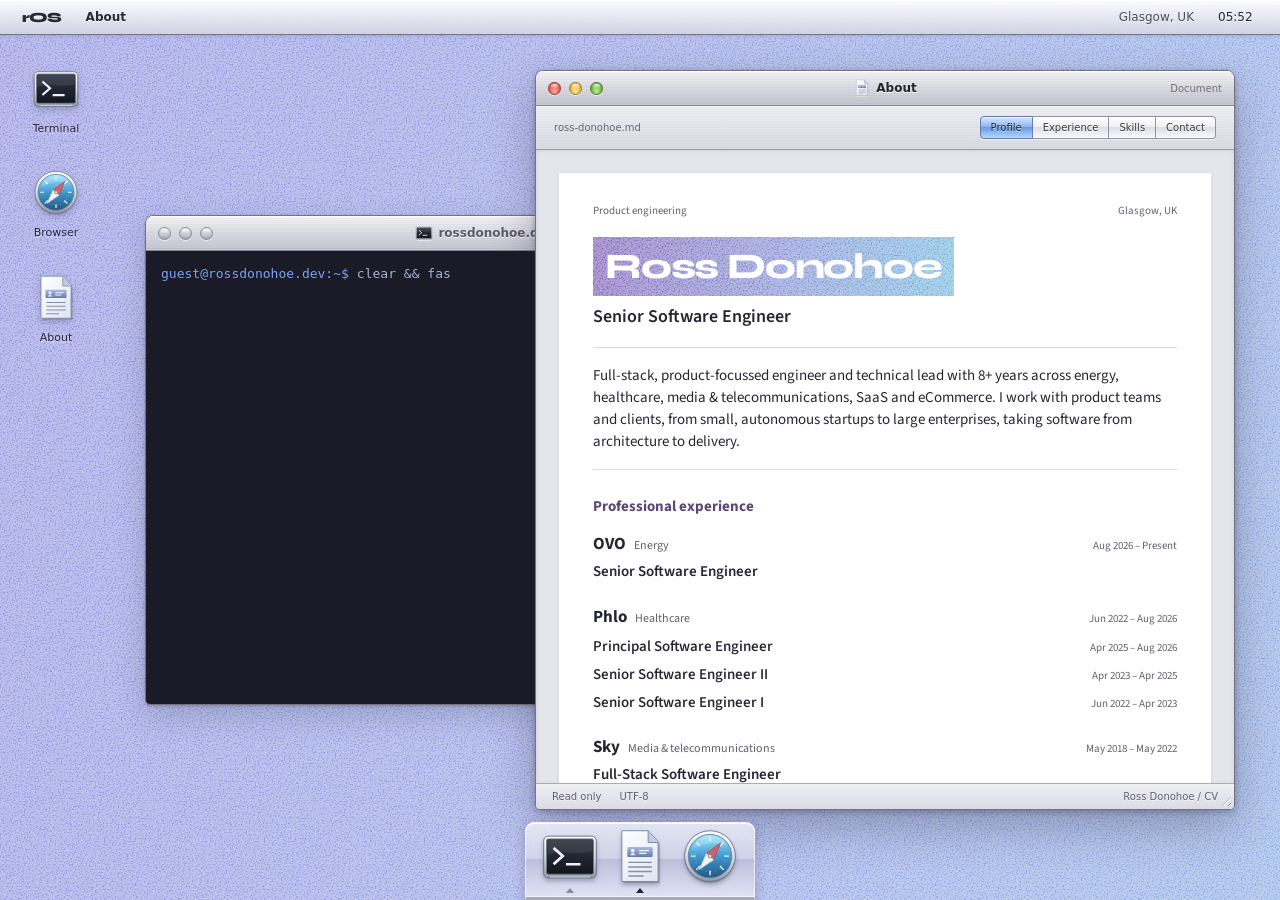
==== commit 3204e87e: "Replace frog favicon with branded rOS icons" ====
--- a/index.html
+++ b/index.html
@@ -10,7 +10,8 @@
 
     <link rel="stylesheet" href="styles.css" />
     <link rel="manifest" href="site.webmanifest" />
-    <link rel="icon" type="image/x-icon" href="favicon.ico" />
+    <link rel="icon" type="image/x-icon" href="favicon.ico?v=ros" />
+    <link rel="apple-touch-icon" sizes="180x180" href="apple-touch-icon.png?v=ros" />
   </head>
 
   <body>
